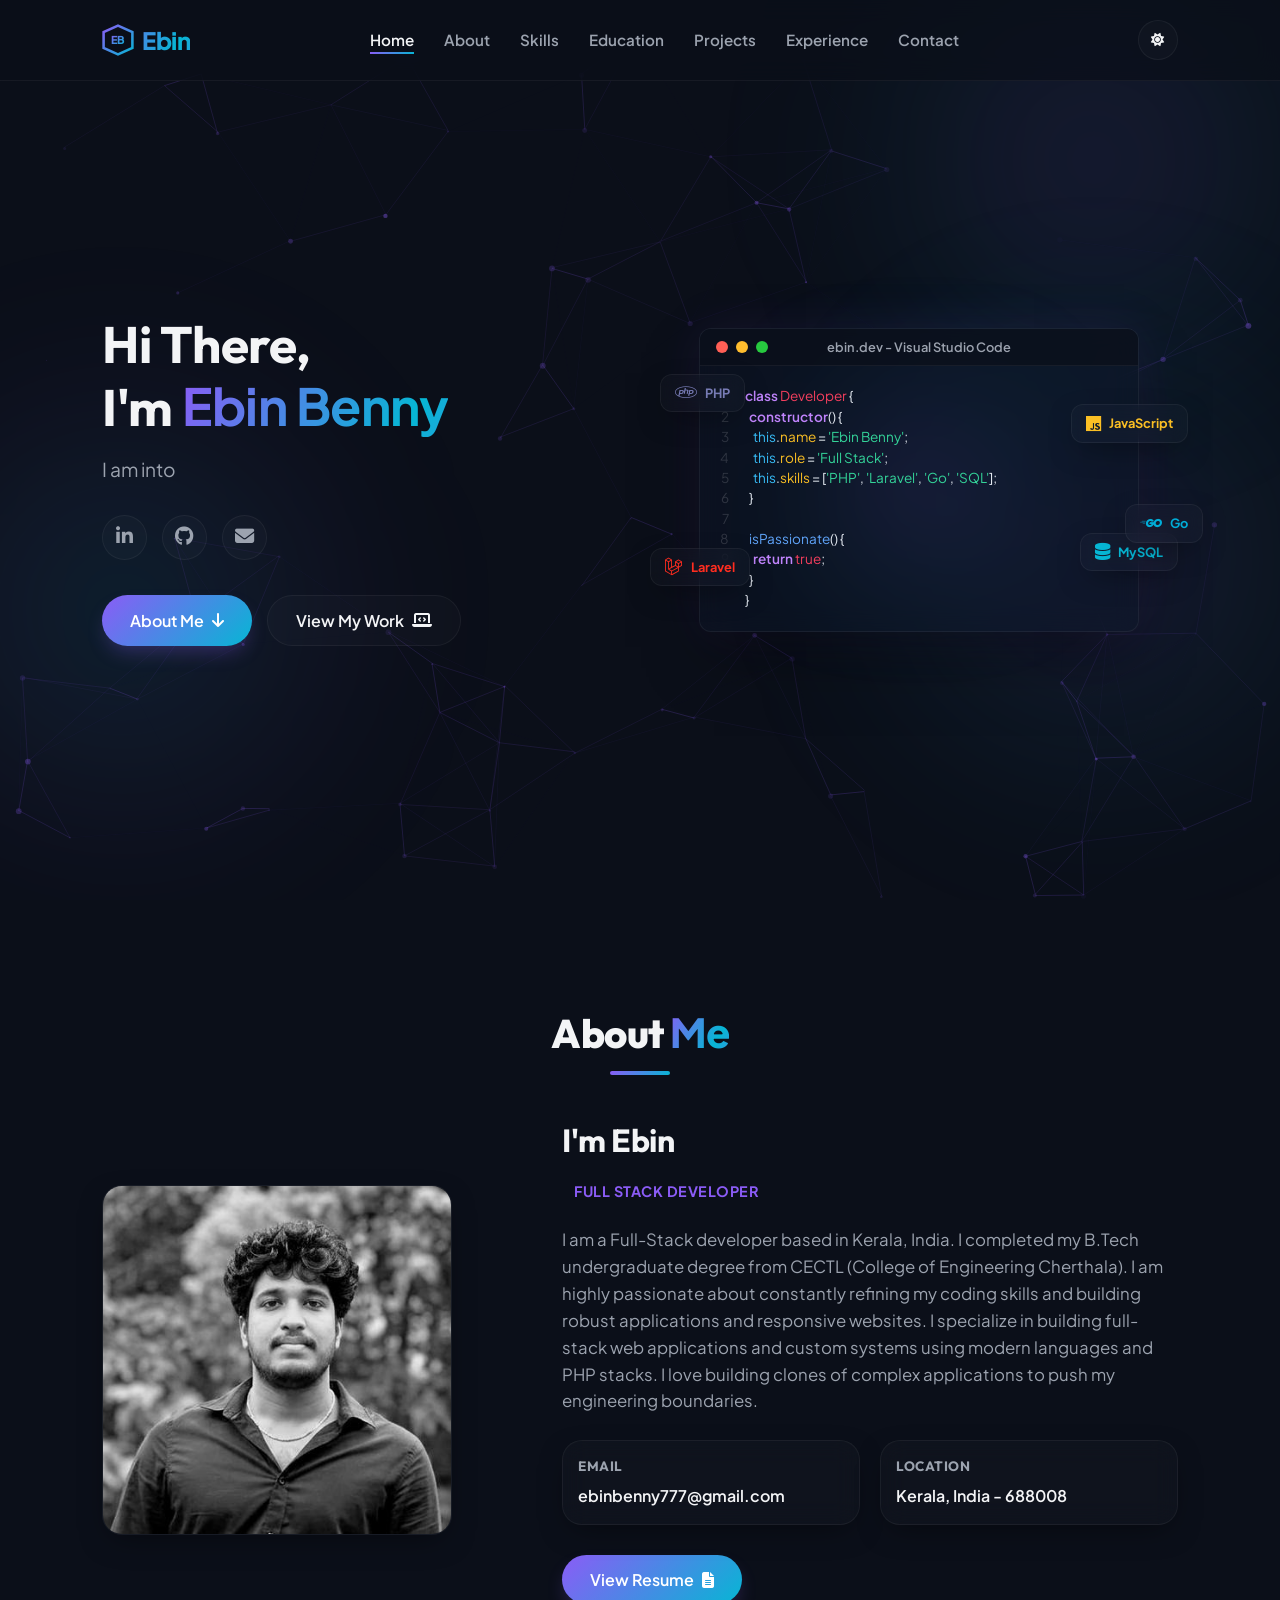
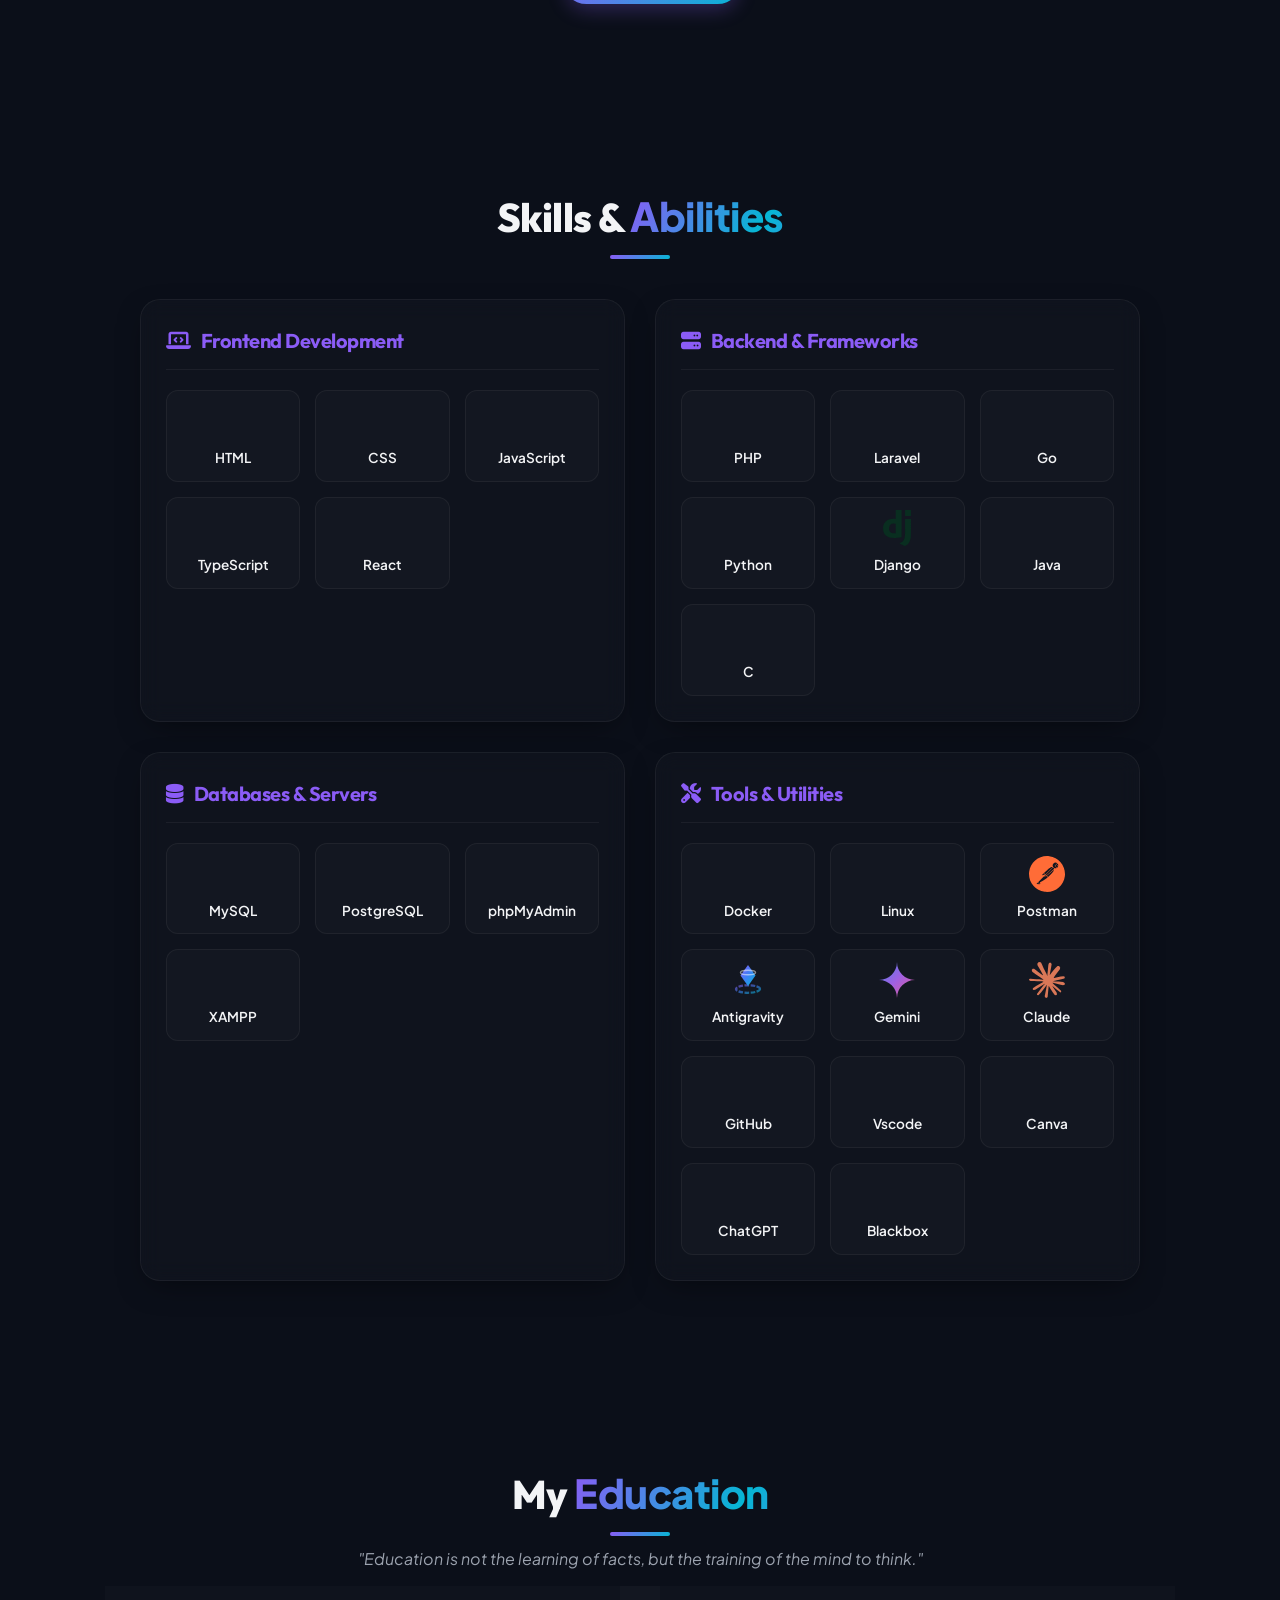
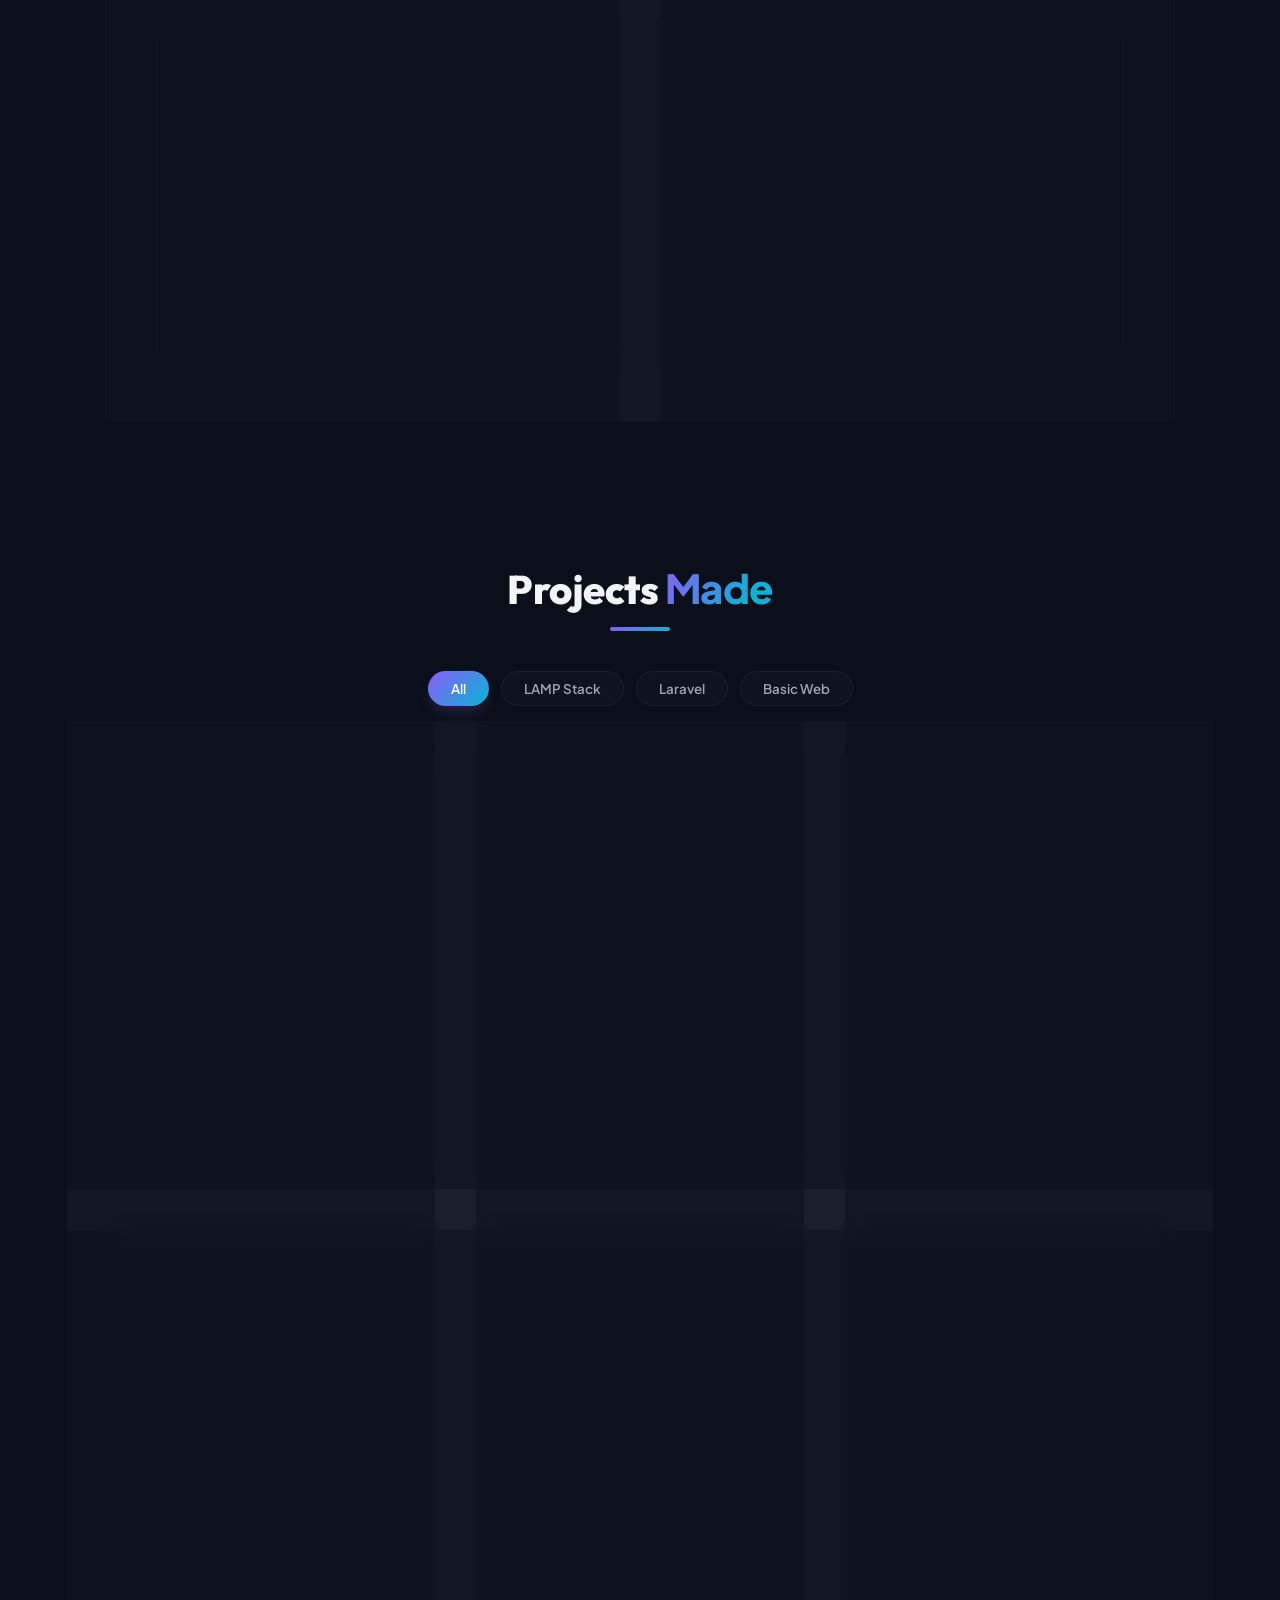
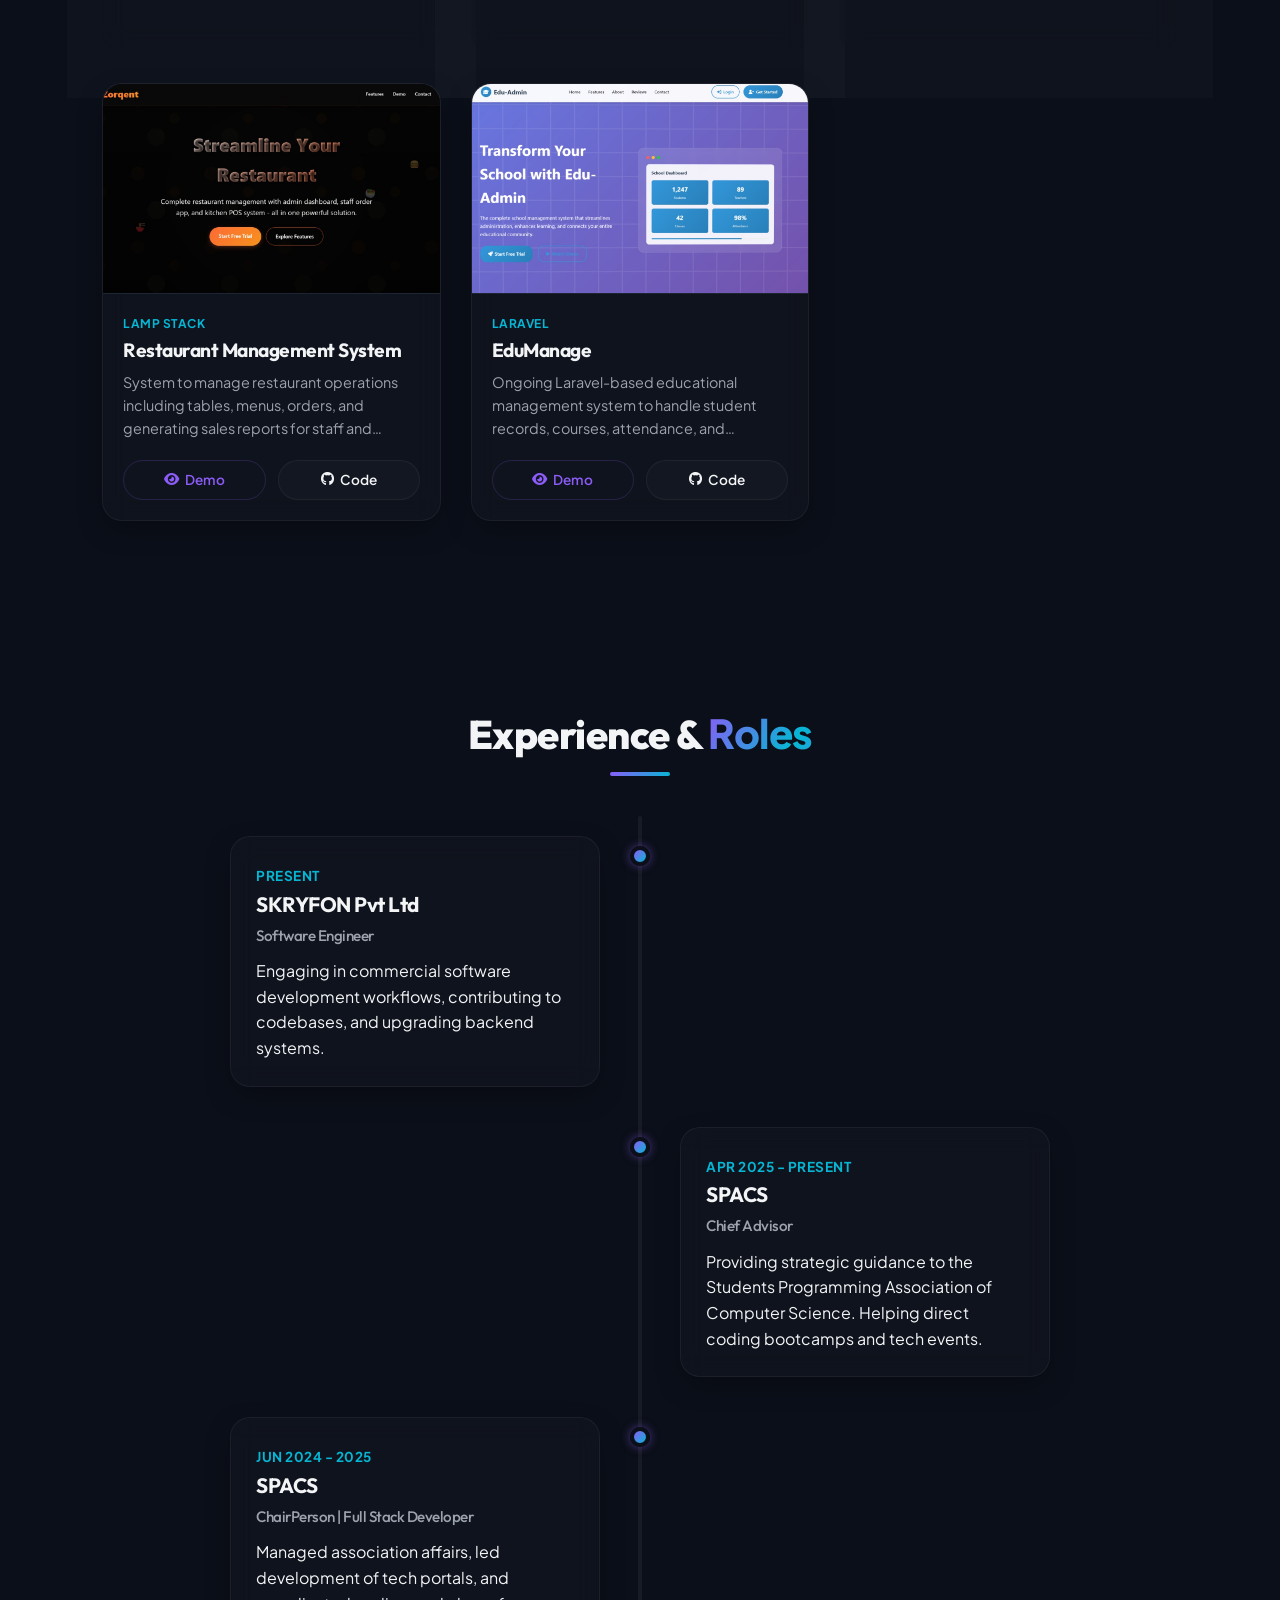
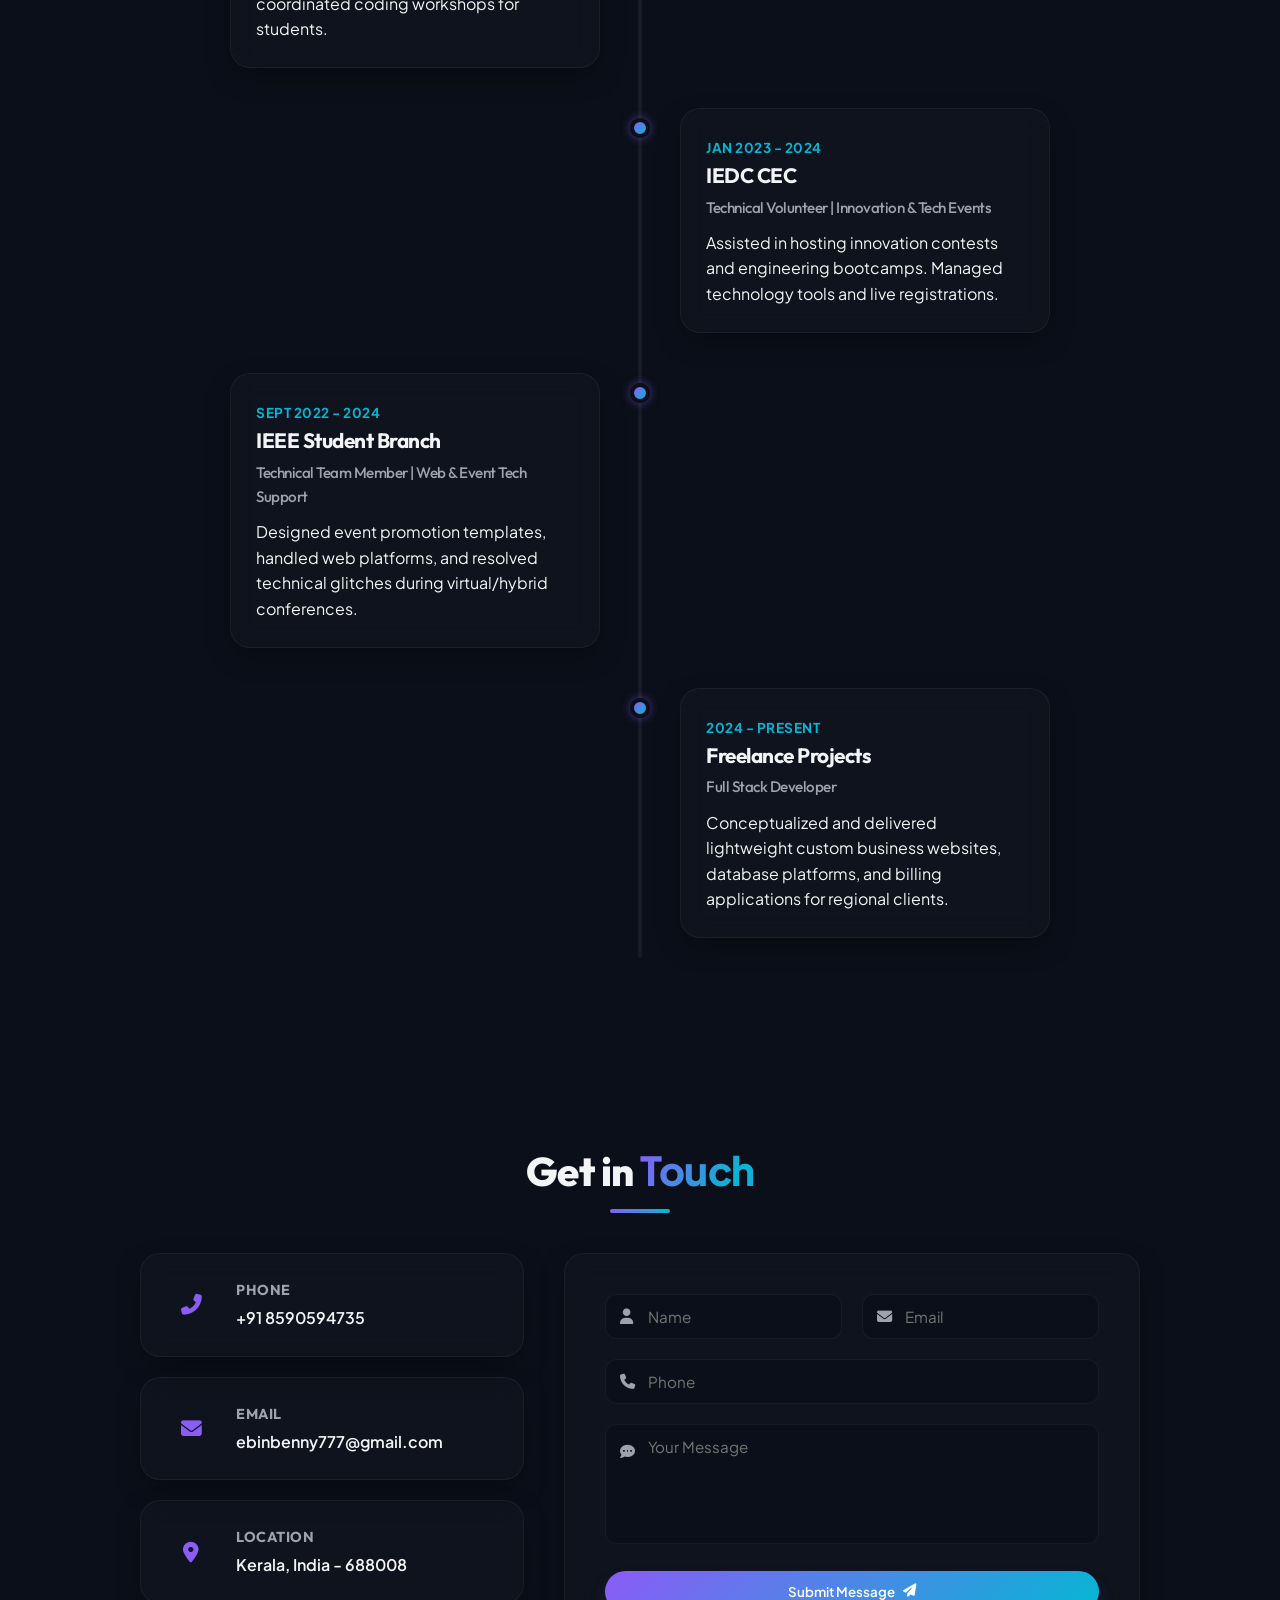
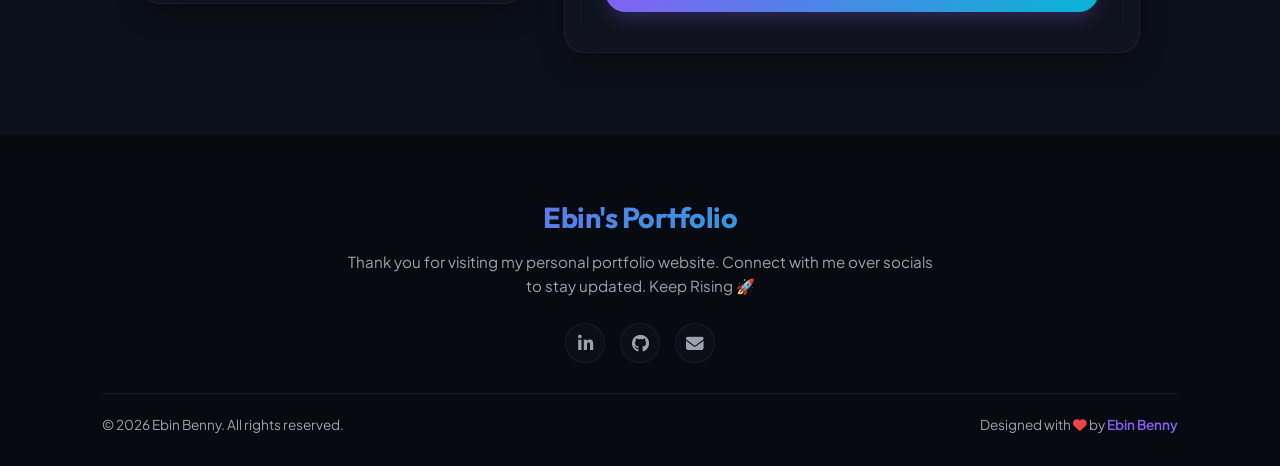
==== index.html @ 3f1f69f3 "Initial commit: Responsive glassmorphic developer portfolio with custom categorized skills and inter" ====
<!DOCTYPE html>
<html lang="en">
<head>
    <meta charset="UTF-8">
    <meta http-equiv="X-UA-Compatible" content="IE=edge">
    <meta name="viewport" content="width=device-width, initial-scale=1.0">
    
    <!-- SEO Optimization -->
    <title>Ebin Benny | Full Stack Developer Portfolio</title>
    <meta name="description" content="Welcome to Ebin Benny's professional portfolio. Full-Stack Web Developer based in Kerala, India. Passionate about backend development, PHP, Laravel, and building responsive web clones.">
    <meta name="keywords" content="Ebin Benny, Ebin Benny portfolio, Full Stack Developer, PHP Developer, Laravel Developer, Web Developer Kerala, Cherthala, Software Engineer, Web Designer">
    <meta name="author" content="Ebin Benny">
    
    <!-- Open Graph Metadata -->
    <meta property="og:title" content="Ebin Benny | Full Stack Developer Portfolio">
    <meta property="og:description" content="Explore my projects, skills, education, and professional experience in Full-Stack web development.">
    <meta property="og:type" content="website">
    <meta property="og:url" content="https://ebinzzz.github.io/portfolio/">
    
    <!-- Favicon -->
    <link id="favicon" rel="shortcut icon" href="./assets/images/favicon.png" type="image/x-png">
    
    <!-- Font Awesome (Icons) -->
    <link rel="stylesheet" href="https://cdnjs.cloudflare.com/ajax/libs/font-awesome/6.4.0/css/all.min.css" integrity="sha512-iecdLmaskl7CVkqkXNQ/ZH/XLlvWZOJyj7Yy7tcenmpD1ypASozpmT/E0iPtmFIB46ZmdtAc9eNBvH0H/ZpiBw==" crossorigin="anonymous" referrerpolicy="no-referrer">
    
    <!-- Custom CSS -->
    <link rel="stylesheet" href="./assets/css/style.css">
</head>
<body>

    <!-- Animated Background Blobs -->
    <div class="blob-container">
        <div class="blob"></div>
        <div class="blob"></div>
        <div class="blob"></div>
    </div>

    <!-- Header / Navbar Starts -->
    <header>
        <a href="#home" class="logo">
            <svg class="logo-icon" viewBox="0 0 100 100" width="32" height="32" xmlns="http://www.w3.org/2000/svg">
                <polygon points="50,5 95,25 95,75 50,95 5,75 5,25" fill="none" stroke="url(#logo-grad)" stroke-width="8" />
                <text x="50" y="62" font-family="'Outfit', 'Inter', sans-serif" font-weight="900" font-size="34" fill="url(#logo-grad)" text-anchor="middle">EB</text>
                <defs>
                    <linearGradient id="logo-grad" x1="0%" y1="0%" x2="100%" y2="100%">
                        <stop offset="0%" stop-color="var(--primary)" />
                        <stop offset="100%" stop-color="var(--secondary)" />
                    </linearGradient>
                </defs>
            </svg>
            Ebin
        </a>

        <div id="menu-btn" class="fas fa-bars"></div>
        
        <nav class="navbar">
            <ul>
                <li><a class="active" href="#home">Home</a></li>
                <li><a href="#about">About</a></li>
                <li><a href="#skills">Skills</a></li>
                <li><a href="#education">Education</a></li>
                <li><a href="#work">Projects</a></li>
                <li><a href="#experience">Experience</a></li>
                <li><a href="#contact">Contact</a></li>
            </ul>
        </nav>

        <div class="nav-actions">
            <button id="theme-toggle" class="theme-toggle-btn" aria-label="Toggle Theme">
                <i class="fas fa-sun"></i>
            </button>
        </div>
    </header>
    <!-- Header / Navbar Ends -->

    <!-- Hero Section Starts -->
    <section class="home" id="home">
        <!-- particles.js background -->
        <div id="particles-js" style="position: absolute; width: 100%; height: 100%; top: 0; left: 0; z-index: 0; pointer-events: none;"></div>

        <div class="home-content" style="position: relative; z-index: 1;">
            <h2>Hi There,<br> I'm <span>Ebin Benny</span></h2>
            <p>I am into <span class="typing-text"></span></p>
            
            <div class="social-icons-hero">
                <a class="linkedin" aria-label="LinkedIn" href="https://www.linkedin.com/in/ebin-benny-477901228/" target="_blank">
                    <i class="fab fa-linkedin-in"></i>
                </a>
                <a class="github" aria-label="GitHub" href="https://github.com/ebinzzz" target="_blank">
                    <i class="fab fa-github"></i>
                </a>
                <a class="email" aria-label="Email" href="mailto:ebinbenny777@gmail.com">
                    <i class="fas fa-envelope"></i>
                </a>
            </div>

            <div class="home-btns">
                <a href="#about" class="btn btn-primary">
                    About Me <i class="fas fa-arrow-down"></i>
                </a>
                <a href="#work" class="btn btn-secondary">
                    View My Work <i class="fas fa-laptop-code"></i>
                </a>
            </div>
        </div>

        <div class="home-image-container">
            <!-- Floating Tech Badges -->
            <div class="floating-badge badge-php"><i class="fab fa-php"></i> PHP</div>
            <div class="floating-badge badge-laravel"><i class="fab fa-laravel"></i> Laravel</div>
            <div class="floating-badge badge-js"><i class="fab fa-js"></i> JavaScript</div>
            <div class="floating-badge badge-sql"><i class="fas fa-database"></i> MySQL</div>
            <div class="floating-badge badge-go"><i class="fab fa-golang"></i> Go</div>

            <!-- VS Code Mockup Window -->
            <div class="code-window glass-card">
                <div class="window-header">
                    <div class="action-buttons">
                        <span class="dot close"></span>
                        <span class="dot minimize"></span>
                        <span class="dot expand"></span>
                    </div>
                    <div class="window-title">ebin.dev - Visual Studio Code</div>
                </div>
                <div class="window-body">
                    <div class="line-numbers">
                        <span>1</span><span>2</span><span>3</span><span>4</span><span>5</span><span>6</span><span>7</span><span>8</span><span>9</span>
                    </div>
                    <pre class="code-content"><code><span class="keyword">class</span> <span class="class-name">Developer</span> {
  <span class="keyword">constructor</span>() {
    <span class="variable">this</span>.<span class="property">name</span> = <span class="string">'Ebin Benny'</span>;
    <span class="variable">this</span>.<span class="property">role</span> = <span class="string">'Full Stack'</span>;
    <span class="variable">this</span>.<span class="property">skills</span> = [<span class="string">'PHP'</span>, <span class="string">'Laravel'</span>, <span class="string">'Go'</span>, <span class="string">'SQL'</span>];
  }
  
  <span class="function-name">isPassionate</span>() {
    <span class="keyword">return</span> <span class="constant">true</span>;
  }
}</code></pre>
                </div>
            </div>
        </div>
    </section>
    <!-- Hero Section Ends -->

    <!-- About Section Starts -->
    <section class="about" id="about">
        <h2 class="section-title">About <span>Me</span></h2>
        
        <div class="about-grid">
            <div class="about-img">
                <img draggable="false" src="./assets/images/profile2.jpg" alt="Ebin Benny Profile Picture">
            </div>
            
            <div class="about-info">
                <h3>I'm Ebin</h3>
                <span class="about-tag">Full Stack Developer</span>
                
                <p>
                    I am a Full-Stack developer based in Kerala, India. I completed my B.Tech undergraduate degree from CECTL (College of Engineering Cherthala). 
                    I am highly passionate about constantly refining my coding skills and building robust applications and responsive websites.
                    I specialize in building full-stack web applications and custom systems using modern languages and PHP stacks. I love building clones of complex applications to push my engineering boundaries.
                </p>
                
                <div class="info-box-grid">
                    <div class="info-item glass-card">
                        <h4>Email</h4>
                        <p>ebinbenny777@gmail.com</p>
                    </div>
                    <div class="info-item glass-card">
                        <h4>Location</h4>
                        <p>Kerala, India - 688008</p>
                    </div>
                </div>
                
                <div style="margin-top: 10px;">
                    <a href="https://drive.google.com/file/d/1tqN4ntk8xvpFqJc8pXW06iJI_iy7PP3p/view?usp=sharing" target="_blank" class="btn btn-primary">
                        View Resume <i class="fas fa-file-alt"></i>
                    </a>
                </div>
            </div>
        </div>
    </section>
    <!-- About Section Ends -->

    <!-- Skills Section Starts -->
    <section class="skills" id="skills">
        <h2 class="section-title">Skills & <span>Abilities</span></h2>
        
        <!-- Displayed dynamically from skills.json -->
        <div class="skills-grid" id="skillsContainer">
            <!-- Loading state placeholder -->
            <div style="grid-column: 1/-1; text-align: center; color: var(--text-muted);">Loading skills...</div>
        </div>
    </section>
    <!-- Skills Section Ends -->

    <!-- Education Section Starts -->
    <section class="education" id="education">
        <h2 class="section-title">My <span>Education</span></h2>
        <p style="text-align: center; max-width: 600px; margin: -30px auto 40px; color: var(--text-muted); font-style: italic;">
            "Education is not the learning of facts, but the training of the mind to think."
        </p>

        <div class="education-grid">
            <!-- College Card -->
            <div class="edu-card glass-card">
                <div class="edu-img-wrapper">
                    <img draggable="false" src="./assets/images/educat/college1.jpg" alt="College of Engineering Cherthala">
                </div>
                <div class="edu-info">
                    <span class="edu-date">2021 - 2025 | Completed</span>
                    <h3>Bachelor of Technology in Computer Science and Engineering</h3>
                    <p>College of Engineering Cherthala | CEC</p>
                </div>
            </div>

            <!-- School Card -->
            <div class="edu-card glass-card">
                <div class="edu-img-wrapper">
                    <img draggable="false" src="./assets/images/educat/school1.jpg" alt="Leo XIII HSS Alappuzha">
                </div>
                <div class="edu-info">
                    <span class="edu-date">2019 - 2021 | Completed</span>
                    <h3>HSC Science | Computer Science</h3>
                    <p>Leo XIII HSS Alappuzha | Kerala State Board</p>
                </div>
            </div>
        </div>
    </section>
    <!-- Education Section Ends -->

    <!-- Projects Section Starts -->
    <section class="work" id="work">
        <h2 class="section-title">Projects <span>Made</span></h2>
        
        <!-- Category filters -->
        <div class="projects-filter">
            <button class="filter-btn active" data-filter="all">All</button>
            <button class="filter-btn" data-filter="lamp">LAMP Stack</button>
            <button class="filter-btn" data-filter="laravel">Laravel</button>
            <button class="filter-btn" data-filter="basicweb">Basic Web</button>
        </div>

        <!-- Rendered dynamically from projects/projects.json -->
        <div class="projects-grid" id="projectsContainer">
            <div style="grid-column: 1/-1; text-align: center; color: var(--text-muted);">Loading projects...</div>
        </div>
    </section>
    <!-- Projects Section Ends -->

    <!-- Experience Section Starts -->
    <section class="experience" id="experience">
        <h2 class="section-title">Experience & <span>Roles</span></h2>
        
        <div class="timeline">
            <!-- SKRYFON -->
            <div class="timeline-item">
                <div class="timeline-dot"></div>
                <div class="timeline-card glass-card">
                    <span class="timeline-date">Present</span>
                    <h3>SKRYFON Pvt Ltd</h3>
                    <h4>Software Engineer</h4>
                    <p>Engaging in commercial software development workflows, contributing to codebases, and upgrading backend systems.</p>
                </div>
            </div>

            <!-- SPACS Advisor -->
            <div class="timeline-item">
                <div class="timeline-dot"></div>
                <div class="timeline-card glass-card">
                    <span class="timeline-date">Apr 2025 - Present</span>
                    <h3>SPACS</h3>
                    <h4>Chief Advisor</h4>
                    <p>Providing strategic guidance to the Students Programming Association of Computer Science. Helping direct coding bootcamps and tech events.</p>
                </div>
            </div>

            <!-- SPACS Chairperson -->
            <div class="timeline-item">
                <div class="timeline-dot"></div>
                <div class="timeline-card glass-card">
                    <span class="timeline-date">Jun 2024 - 2025</span>
                    <h3>SPACS</h3>
                    <h4>ChairPerson | Full Stack Developer</h4>
                    <p>Managed association affairs, led development of tech portals, and coordinated coding workshops for students.</p>
                </div>
            </div>

            <!-- IEDC CEC -->
            <div class="timeline-item">
                <div class="timeline-dot"></div>
                <div class="timeline-card glass-card">
                    <span class="timeline-date">Jan 2023 - 2024</span>
                    <h3>IEDC CEC</h3>
                    <h4>Technical Volunteer | Innovation & Tech Events</h4>
                    <p>Assisted in hosting innovation contests and engineering bootcamps. Managed technology tools and live registrations.</p>
                </div>
            </div>

            <!-- IEEE Student Branch -->
            <div class="timeline-item">
                <div class="timeline-dot"></div>
                <div class="timeline-card glass-card">
                    <span class="timeline-date">Sept 2022 - 2024</span>
                    <h3>IEEE Student Branch</h3>
                    <h4>Technical Team Member | Web & Event Tech Support</h4>
                    <p>Designed event promotion templates, handled web platforms, and resolved technical glitches during virtual/hybrid conferences.</p>
                </div>
            </div>

            <!-- Freelance -->
            <div class="timeline-item">
                <div class="timeline-dot"></div>
                <div class="timeline-card glass-card">
                    <span class="timeline-date">2024 - Present</span>
                    <h3>Freelance Projects</h3>
                    <h4>Full Stack Developer</h4>
                    <p>Conceptualized and delivered lightweight custom business websites, database platforms, and billing applications for regional clients.</p>
                </div>
            </div>
        </div>
    </section>
    <!-- Experience Section Ends -->

    <!-- Contact Section Starts -->
    <section class="contact" id="contact">
        <h2 class="section-title">Get in <span>Touch</span></h2>
        
        <div class="contact-grid">
            <div class="contact-info-cards">
                <div class="contact-card glass-card">
                    <div class="contact-icon">
                        <i class="fas fa-phone-alt"></i>
                    </div>
                    <div class="contact-details">
                        <h4>Phone</h4>
                        <p>+91 8590594735</p>
                    </div>
                </div>

                <div class="contact-card glass-card">
                    <div class="contact-icon">
                        <i class="fas fa-envelope"></i>
                    </div>
                    <div class="contact-details">
                        <h4>Email</h4>
                        <p>ebinbenny777@gmail.com</p>
                    </div>
                </div>

                <div class="contact-card glass-card">
                    <div class="contact-icon">
                        <i class="fas fa-map-marker-alt"></i>
                    </div>
                    <div class="contact-details">
                        <h4>Location</h4>
                        <p>Kerala, India - 688008</p>
                    </div>
                </div>
            </div>

            <div class="contact-form-wrapper glass-card">
                <form id="contact-form" class="contact-form">
                    <div class="form-group-row">
                        <div class="form-field">
                            <input type="text" name="name" placeholder="Name" required>
                            <i class="fas fa-user"></i>
                        </div>
                        <div class="form-field">
                            <input type="email" name="email" placeholder="Email" required>
                            <i class="fas fa-envelope"></i>
                        </div>
                    </div>
                    <div class="form-field">
                        <input type="tel" name="phone" placeholder="Phone">
                        <i class="fas fa-phone"></i>
                    </div>
                    <div class="form-field textarea">
                        <textarea name="message" placeholder="Your Message" required></textarea>
                        <i class="fas fa-comment-dots"></i>
                    </div>
                    <button type="submit" class="btn btn-primary" style="justify-content: center; width: 100%;">
                        Submit Message <i class="fa fa-paper-plane"></i>
                    </button>
                </form>
            </div>
        </div>
    </section>
    <!-- Contact Section Ends -->

    <!-- Footer Section Starts -->
    <footer class="footer">
        <div class="footer-content">
            <h3>Ebin's Portfolio</h3>
            <p>
                Thank you for visiting my personal portfolio website. Connect with me over socials to stay updated. Keep Rising 🚀
            </p>
            <div class="social-icons-footer">
                <a href="https://www.linkedin.com/in/ebin-benny-477901228/" target="_blank" aria-label="LinkedIn"><i class="fab fa-linkedin-in"></i></a>
                <a href="https://github.com/ebinzzz" target="_blank" aria-label="GitHub"><i class="fab fa-github"></i></a>
                <a href="mailto:ebinbenny777@gmail.com" aria-label="Email"><i class="fas fa-envelope"></i></a>
            </div>
        </div>
        
        <div class="footer-bottom">
            <p>&copy; 2026 Ebin Benny. All rights reserved.</p>
            <p>Designed with <i class="fa fa-heart" style="color: #ef4444; animation: beat 1.5s infinite alternate;"></i> by <a href="https://www.linkedin.com/in/ebin-benny-477901228/" target="_blank">Ebin Benny</a></p>
        </div>
    </footer>
    <!-- Footer Section Ends -->

    <!-- Scroll Top Button -->
    <a href="#home" id="scroll-top" aria-label="Scroll to top">
        <i class="fas fa-angle-up"></i>
    </a>

    <!-- Key Scripts -->
    <!-- Typed.js CDN -->
    <script src="https://cdnjs.cloudflare.com/ajax/libs/typed.js/2.0.12/typed.min.js" referrerpolicy="no-referrer"></script>
    
    <!-- Particles.js Local Asset -->
    <script src="./assets/js/particles.min.js"></script>
    <script src="./assets/js/app.js"></script>

    <!-- Vanilla Tilt CDN (3D Card Tilt) -->
    <script src="https://cdnjs.cloudflare.com/ajax/libs/vanilla-tilt/1.8.0/vanilla-tilt.min.js" referrerpolicy="no-referrer"></script>

    <!-- ScrollReveal CDN (Scroll Animations) -->
    <script src="https://cdnjs.cloudflare.com/ajax/libs/scrollreveal/4.0.9/scrollreveal.min.js"></script>

    <!-- EmailJS CDN -->
    <script src="https://cdn.jsdelivr.net/npm/@emailjs/browser@3/dist/email.min.js"></script>

    <!-- Custom Logic Script -->
    <script src="./assets/js/script.js"></script>

    <style>
        @keyframes beat {
            to { transform: scale(1.2); }
        }
    </style>
</body>
</html>
---- assets/css/style.css ----
@import url('https://fonts.googleapis.com/css2?family=Outfit:wght@300;400;500;600;700;800&family=Plus+Jakarta+Sans:wght@300;400;500;600;700;800&display=swap');

:root {
  --bg-color: #0b0f19;
  --card-bg: rgba(255, 255, 255, 0.02);
  --card-border: rgba(255, 255, 255, 0.05);
  --text-main: #f3f4f6;
  --text-muted: #9ca3af;
  --primary: #8b5cf6;
  --primary-rgb: 139, 92, 246;
  --secondary: #06b6d4;
  --secondary-rgb: 6, 182, 212;
  --accent: #10b981;
  --nav-bg: rgba(11, 15, 25, 0.7);
  --footer-bg: #070a10;
  --transition: all 0.3s cubic-bezier(0.4, 0, 0.2, 1);
  --shadow: 0 10px 30px -10px rgba(0, 0, 0, 0.5);
  --border-radius-lg: 20px;
  --border-radius-md: 12px;
  --border-radius-sm: 8px;
}

body.light-mode {
  --bg-color: #f8fafc;
  --card-bg: rgba(255, 255, 255, 0.7);
  --card-border: rgba(15, 23, 42, 0.06);
  --text-main: #0f172a;
  --text-muted: #475569;
  --primary: #6d28d9;
  --primary-rgb: 109, 40, 217;
  --secondary: #0891b2;
  --secondary-rgb: 8, 145, 178;
  --accent: #059669;
  --nav-bg: rgba(248, 250, 252, 0.75);
  --footer-bg: #f1f5f9;
  --shadow: 0 10px 30px -10px rgba(15, 23, 42, 0.1);
}

* {
  margin: 0;
  padding: 0;
  box-sizing: border-box;
  font-family: 'Plus Jakarta Sans', sans-serif;
  scroll-behavior: smooth;
}

body {
  background-color: var(--bg-color);
  color: var(--text-main);
  transition: background-color 0.4s ease, color 0.4s ease;
  overflow-x: hidden;
  line-height: 1.6;
}

/* Custom Scrollbar */
::-webkit-scrollbar {
  width: 8px;
}
::-webkit-scrollbar-track {
  background: var(--bg-color);
}
::-webkit-scrollbar-thumb {
  background: var(--card-border);
  border-radius: 10px;
}
::-webkit-scrollbar-thumb:hover {
  background: var(--primary);
}

/* Background Blobs */
.blob-container {
  position: absolute;
  top: 0;
  left: 0;
  width: 100%;
  height: 100%;
  overflow: hidden;
  z-index: -1;
  pointer-events: none;
}

.blob {
  position: absolute;
  width: 500px;
  height: 500px;
  background: radial-gradient(circle, rgba(var(--primary-rgb), 0.15) 0%, rgba(var(--secondary-rgb), 0.05) 50%, rgba(0,0,0,0) 100%);
  border-radius: 50%;
  filter: blur(80px);
  animation: float-blob 20s infinite alternate;
}

.blob:nth-child(1) {
  top: -10%;
  right: -5%;
}

.blob:nth-child(2) {
  top: 40%;
  left: -10%;
  background: radial-gradient(circle, rgba(var(--secondary-rgb), 0.15) 0%, rgba(var(--primary-rgb), 0.05) 50%, rgba(0,0,0,0) 100%);
  animation-duration: 25s;
}

.blob:nth-child(3) {
  bottom: 10%;
  right: -5%;
  animation-duration: 18s;
}

@keyframes float-blob {
  0% {
    transform: translate(0px, 0px) scale(1) rotate(0deg);
  }
  33% {
    transform: translate(40px, -60px) scale(1.12) rotate(120deg);
  }
  66% {
    transform: translate(-30px, 30px) scale(0.9) rotate(240deg);
  }
  100% {
    transform: translate(0px, 0px) scale(1) rotate(360deg);
  }
}

@keyframes gradient-shift {
  0% { background-position: 0% 50%; }
  50% { background-position: 100% 50%; }
  100% { background-position: 0% 50%; }
}

.logo, .section-title span, .home-content h2 span {
  background: linear-gradient(120deg, var(--primary) 0%, var(--secondary) 45%, var(--primary) 90%, var(--secondary) 100%) !important;
  background-size: 200% auto !important;
  -webkit-background-clip: text !important;
  background-clip: text !important;
  -webkit-text-fill-color: transparent !important;
  animation: gradient-shift 5s ease infinite !important;
}

/* Base styles & Utility Classes */
h1, h2, h3, h4, h5, h6 {
  font-family: 'Outfit', sans-serif;
  font-weight: 700;
  letter-spacing: -0.5px;
}

a {
  text-decoration: none;
  color: inherit;
  transition: var(--transition);
}

section {
  padding: 100px 8% 80px;
  position: relative;
}

.section-title {
  font-size: 2.5rem;
  margin-bottom: 50px;
  text-align: center;
  position: relative;
  font-weight: 800;
}

.section-title span {
  background: linear-gradient(135deg, var(--primary) 0%, var(--secondary) 100%);
  -webkit-background-clip: text;
  background-clip: text;
  -webkit-text-fill-color: transparent;
}

.section-title::after {
  content: '';
  position: absolute;
  bottom: -10px;
  left: 50%;
  transform: translateX(-50%);
  width: 60px;
  height: 4px;
  background: linear-gradient(135deg, var(--primary) 0%, var(--secondary) 100%);
  border-radius: 2px;
}

/* Glassmorphism Card base */
.glass-card {
  position: relative;
  overflow: hidden;
  background: var(--card-bg);
  border: 1px solid var(--card-border);
  backdrop-filter: blur(12px);
  -webkit-backdrop-filter: blur(12px);
  border-radius: var(--border-radius-lg);
  box-shadow: var(--shadow);
  transition: var(--transition);
}

.glass-card::before {
  content: '';
  position: absolute;
  top: var(--glass-top, 0);
  left: var(--glass-left, 0);
  width: 100%;
  height: 100%;
  top: 0;
  left: 0;
  border-radius: inherit;
  background: radial-gradient(
    300px circle at var(--mouse-x, 0px) var(--mouse-y, 0px),
    rgba(var(--primary-rgb), 0.12),
    transparent 60%
  );
  z-index: 1;
  pointer-events: none;
  opacity: 0;
  transition: opacity 0.4s ease;
}

.glass-card:hover::before {
  opacity: 1;
}

.glass-card:hover {
  transform: translateY(-5px);
  border-color: rgba(var(--primary-rgb), 0.35);
  box-shadow: 0 20px 40px -15px rgba(var(--primary-rgb), 0.25);
}

/* Header & Navbar */
header {
  position: fixed;
  top: 0;
  left: 0;
  width: 100%;
  padding: 20px 8%;
  display: flex;
  justify-content: space-between;
  align-items: center;
  z-index: 1000;
  background: var(--nav-bg);
  backdrop-filter: blur(12px);
  -webkit-backdrop-filter: blur(12px);
  border-bottom: 1px solid var(--card-border);
  transition: var(--transition);
}

header.scrolled {
  padding: 15px 8%;
}

.logo {
  font-size: 1.5rem;
  font-weight: 800;
  display: flex;
  align-items: center;
  gap: 8px;
  letter-spacing: -0.5px;
  background: linear-gradient(135deg, var(--primary) 0%, var(--secondary) 100%);
  -webkit-background-clip: text;
  background-clip: text;
  -webkit-text-fill-color: transparent;
}

.logo i {
  -webkit-text-fill-color: initial;
  color: var(--primary);
  font-size: 1.8rem;
}

.logo-icon {
  -webkit-text-fill-color: initial;
  transition: var(--transition);
}

.logo:hover .logo-icon {
  transform: scale(1.1) rotate(8deg);
}

.navbar ul {
  display: flex;
  list-style: none;
  gap: 30px;
  align-items: center;
}

.navbar ul li a {
  font-weight: 600;
  font-size: 0.95rem;
  color: var(--text-muted);
  position: relative;
  padding: 5px 0;
}

.navbar ul li a:hover,
.navbar ul li a.active {
  color: var(--text-main);
}

.navbar ul li a::after {
  content: '';
  position: absolute;
  bottom: 0;
  left: 0;
  width: 0;
  height: 2px;
  background: linear-gradient(135deg, var(--primary) 0%, var(--secondary) 100%);
  transition: var(--transition);
}

.navbar ul li a:hover::after,
.navbar ul li a.active::after {
  width: 100%;
}

.nav-actions {
  display: flex;
  align-items: center;
  gap: 20px;
}

.theme-toggle-btn {
  background: var(--card-bg);
  border: 1px solid var(--card-border);
  width: 40px;
  height: 40px;
  border-radius: 50%;
  display: flex;
  align-items: center;
  justify-content: center;
  cursor: pointer;
  color: var(--text-main);
  transition: var(--transition);
}

.theme-toggle-btn:hover {
  background: var(--primary-glow);
  border-color: var(--primary);
  color: var(--primary);
}

#menu-btn {
  display: none;
  font-size: 1.5rem;
  cursor: pointer;
  color: var(--text-main);
}

/* Button Component */
.btn {
  display: inline-flex;
  align-items: center;
  gap: 8px;
  padding: 12px 28px;
  border-radius: 30px;
  font-weight: 600;
  cursor: pointer;
  transition: var(--transition);
  border: none;
}

.btn-primary {
  background: linear-gradient(135deg, var(--primary) 0%, var(--secondary) 100%);
  color: white;
  box-shadow: 0 10px 20px -5px rgba(var(--primary-rgb), 0.3);
}

.btn-primary:hover {
  transform: translateY(-3px);
  box-shadow: 0 15px 25px -5px rgba(var(--primary-rgb), 0.4);
}

.btn-secondary {
  background: var(--card-bg);
  border: 1px solid var(--card-border);
  color: var(--text-main);
}

.btn-secondary:hover {
  background: var(--card-border);
  transform: translateY(-3px);
}

/* Home Section */
.home {
  display: flex;
  align-items: center;
  justify-content: space-between;
  min-height: 100vh;
  gap: 40px;
  padding-top: 140px;
}

.home-content {
  flex: 1;
  max-width: 600px;
}

.home-content h2 {
  font-size: 3.2rem;
  line-height: 1.2;
  margin-bottom: 15px;
}

.home-content h2 span {
  background: linear-gradient(135deg, var(--primary) 0%, var(--secondary) 100%);
  -webkit-background-clip: text;
  background-clip: text;
  -webkit-text-fill-color: transparent;
}

.home-content p {
  font-size: 1.2rem;
  color: var(--text-muted);
  margin-bottom: 30px;
}

.typing-text {
  font-weight: 700;
  color: var(--secondary);
}

.social-icons-hero {
  display: flex;
  gap: 15px;
  margin-bottom: 35px;
}

.social-icons-hero a {
  display: flex;
  align-items: center;
  justify-content: center;
  width: 45px;
  height: 45px;
  border-radius: 50%;
  background: var(--card-bg);
  border: 1px solid var(--card-border);
  color: var(--text-muted);
  font-size: 1.2rem;
}

.social-icons-hero a:hover {
  color: var(--text-main);
  background: linear-gradient(135deg, var(--primary) 0%, var(--secondary) 100%);
  transform: translateY(-5px);
  box-shadow: 0 10px 20px -5px rgba(var(--primary-rgb), 0.3);
  border-color: transparent;
}

.home-btns {
  display: flex;
  gap: 15px;
}

.home-image-container {
  flex: 1;
  display: flex;
  justify-content: center;
  align-items: center;
  position: relative;
}

/* Accent glowing backdrop behind character */
.home-image-container::before {
  content: '';
  position: absolute;
  width: 280px;
  height: 280px;
  background: radial-gradient(circle, rgba(var(--primary-rgb), 0.2) 0%, rgba(var(--secondary-rgb), 0.05) 60%, transparent 100%);
  filter: blur(40px);
  z-index: 0;
  pointer-events: none;
}

/* Code Window Styling */
.code-window {
  width: 100%;
  max-width: 440px;
  background: rgba(15, 23, 42, 0.45);
  border: 1px solid rgba(255, 255, 255, 0.06);
  border-radius: 12px;
  box-shadow: 0 30px 60px -15px rgba(0, 0, 0, 0.5), 0 0 50px rgba(var(--primary-rgb), 0.1);
  overflow: hidden;
  font-family: 'Courier New', Courier, monospace;
  animation: float-hero-img 6s ease-in-out infinite;
  z-index: 1;
}

body.light-mode .code-window {
  background: rgba(255, 255, 255, 0.85);
  border-color: rgba(15, 23, 42, 0.08);
  box-shadow: 0 30px 60px -15px rgba(15, 23, 42, 0.1), 0 0 50px rgba(var(--primary-rgb), 0.05);
}

.window-header {
  display: flex;
  align-items: center;
  padding: 12px 16px;
  background: rgba(11, 15, 25, 0.7);
  border-bottom: 1px solid rgba(255, 255, 255, 0.05);
  position: relative;
}

body.light-mode .window-header {
  background: rgba(241, 245, 249, 0.8);
  border-bottom: 1px solid rgba(15, 23, 42, 0.05);
}

.action-buttons {
  display: flex;
  gap: 8px;
}

.action-buttons .dot {
  width: 12px;
  height: 12px;
  border-radius: 50%;
  display: inline-block;
}

.action-buttons .close { background: #ff5f56; }
.action-buttons .minimize { background: #ffbd2e; }
.action-buttons .expand { background: #27c93f; }

.window-title {
  position: absolute;
  left: 50%;
  transform: translateX(-50%);
  font-size: 0.8rem;
  color: var(--text-muted);
  font-weight: 600;
  white-space: nowrap;
}

.window-body {
  display: flex;
  padding: 20px;
  gap: 16px;
  font-size: 0.85rem;
  line-height: 1.5;
  text-align: left;
}

.line-numbers {
  display: flex;
  flex-direction: column;
  color: rgba(255, 255, 255, 0.15);
  text-align: right;
  user-select: none;
  font-family: inherit;
}

body.light-mode .line-numbers {
  color: rgba(15, 23, 42, 0.25);
}

.code-content {
  margin: 0;
  overflow-x: auto;
  color: #e2e8f0;
  font-family: inherit;
}

body.light-mode .code-content {
  color: #0f172a;
}

.code-content code {
  font-family: inherit;
}

/* Code Highlighting Colors */
.code-content .keyword { color: #c084fc; font-weight: 600; } /* Purple */
.code-content .class-name { color: #f43f5e; } /* Pink */
.code-content .variable { color: #38bdf8; } /* Light Blue */
.code-content .property { color: #fbbf24; } /* Yellow */
.code-content .string { color: #34d399; } /* Green */
.code-content .function-name { color: #60a5fa; } /* Blue */
.code-content .constant { color: #f43f5e; } /* Red */

body.light-mode .code-content .keyword { color: #7c3aed; }
body.light-mode .code-content .class-name { color: #db2777; }
body.light-mode .code-content .variable { color: #0284c7; }
body.light-mode .code-content .property { color: #d97706; }
body.light-mode .code-content .string { color: #059669; }
body.light-mode .code-content .function-name { color: #2563eb; }

/* Floating Tech Badges */
.floating-badge {
  position: absolute;
  padding: 8px 14px;
  background: var(--card-bg);
  border: 1px solid var(--card-border);
  backdrop-filter: blur(8px);
  -webkit-backdrop-filter: blur(8px);
  border-radius: 12px;
  display: flex;
  align-items: center;
  gap: 8px;
  font-size: 0.8rem;
  font-weight: 700;
  box-shadow: var(--shadow);
  animation: float-badge 4s ease-in-out infinite;
  z-index: 2;
  transition: var(--transition);
}

.floating-badge i {
  font-size: 1.1rem;
}

.badge-php {
  top: 15%;
  left: 0%;
  color: #777bb4;
  animation-delay: 0s;
}

.badge-laravel {
  bottom: 15%;
  left: -2%;
  color: #ff2d20;
  animation-delay: 1s;
}

.badge-js {
  top: 25%;
  right: -2%;
  color: #fbbf24;
  animation-delay: 1.5s;
}

body.light-mode .badge-js {
  color: #b45309;
}

.badge-sql {
  bottom: 20%;
  right: 0%;
  color: #06b6d4;
  animation-delay: 0.5s;
}

body.light-mode .badge-sql {
  color: #0891b2;
}

.badge-go {
  top: 58%;
  right: -5%;
  color: #00add8;
  animation-delay: 1.2s;
}

body.light-mode .badge-go {
  color: #007d9c;
}

@keyframes float-hero-img {
  0%, 100% {
    transform: translateY(0);
  }
  50% {
    transform: translateY(-12px);
  }
}

@keyframes float-badge {
  0%, 100% {
    transform: translateY(0) rotate(0deg);
  }
  50% {
    transform: translateY(-6px) rotate(2deg);
  }
}

/* About Section */
.about-grid {
  display: grid;
  grid-template-columns: 1.2fr 1.8fr;
  gap: 50px;
  align-items: center;
}

.about-img {
  width: 100%;
  max-width: 350px;
  aspect-ratio: 1;
  border-radius: var(--border-radius-lg);
  overflow: hidden;
  border: 1px solid var(--card-border);
  box-shadow: var(--shadow);
  transition: var(--transition);
}

.about-img:hover {
  border-color: var(--primary);
  box-shadow: 0 12px 30px -10px rgba(var(--primary-rgb), 0.4);
}

.about-img img {
  width: 100%;
  height: 100%;
  object-fit: cover;
  transition: var(--transition);
}

.about-img:hover img {
  transform: scale(1.05);
}

.about-info h3 {
  font-size: 2rem;
  margin-bottom: 10px;
}

.about-tag {
  display: inline-block;
  font-size: 0.9rem;
  font-weight: 700;
  color: var(--primary);
  background: var(--primary-glow);
  padding: 4px 12px;
  border-radius: 20px;
  margin-bottom: 20px;
  text-transform: uppercase;
  letter-spacing: 0.5px;
}

.about-info p {
  color: var(--text-muted);
  margin-bottom: 25px;
  font-size: 1.05rem;
}

.info-box-grid {
  display: grid;
  grid-template-columns: repeat(auto-fit, minmax(200px, 1fr));
  gap: 20px;
  margin-bottom: 30px;
}

.info-item {
  padding: 15px;
}

.info-item h4 {
  font-size: 0.85rem;
  text-transform: uppercase;
  color: var(--text-muted);
  margin-bottom: 5px;
  letter-spacing: 0.5px;
}

.info-item p {
  font-size: 1rem;
  color: var(--text-main);
  font-weight: 600;
  margin-bottom: 0;
  word-break: break-all;
}

/* Skills & Abilities */
.skills-tabs {
  display: flex;
  justify-content: center;
  gap: 15px;
  margin-bottom: 40px;
  flex-wrap: wrap;
}

.tab-btn {
  background: var(--card-bg);
  border: 1px solid var(--card-border);
  color: var(--text-muted);
  padding: 8px 20px;
  border-radius: 30px;
  cursor: pointer;
  font-weight: 600;
  transition: var(--transition);
}

.tab-btn.active, .tab-btn:hover {
  background: linear-gradient(135deg, var(--primary) 0%, var(--secondary) 100%);
  color: white;
  border-color: transparent;
  box-shadow: 0 8px 15px -5px rgba(var(--primary-rgb), 0.3);
}

.skills-categories-grid {
  display: grid;
  grid-template-columns: repeat(2, 1fr);
  gap: 30px;
  max-width: 1000px;
  margin: 0 auto;
}

.skills-category-card {
  padding: 25px;
  border-radius: var(--border-radius-lg);
  border: 1px solid var(--card-border);
  background: var(--card-bg);
  backdrop-filter: blur(10px);
  transition: var(--transition);
}

.skills-category-card:hover {
  transform: translateY(-5px);
  border-color: var(--primary);
  box-shadow: 0 15px 30px -10px rgba(var(--primary-rgb), 0.35);
}

.skills-category-card h3 {
  font-size: 1.25rem;
  font-weight: 700;
  margin-bottom: 20px;
  display: flex;
  align-items: center;
  gap: 10px;
  color: var(--primary);
  border-bottom: 1px solid var(--card-border);
  padding-bottom: 12px;
}

body.light-mode .skills-category-card h3 {
  color: var(--primary);
}

.skills-mini-grid {
  display: grid;
  grid-template-columns: repeat(auto-fill, minmax(100px, 1fr));
  gap: 15px;
}

.skill-card-inner {
  display: flex;
  flex-direction: column;
  align-items: center;
  text-align: center;
  gap: 8px;
  padding: 12px 6px;
  border-radius: var(--border-radius-md);
  background: rgba(255, 255, 255, 0.02);
  border: 1px solid rgba(255, 255, 255, 0.05);
  transition: var(--transition);
}

body.light-mode .skill-card-inner {
  background: rgba(0, 0, 0, 0.02);
  border-color: rgba(0, 0, 0, 0.05);
}

.skill-card-inner:hover {
  transform: translateY(-3px);
  background: rgba(var(--primary-rgb), 0.06);
  border-color: var(--primary);
  box-shadow: 0 8px 16px -8px rgba(var(--primary-rgb), 0.3);
}

.skill-card-inner img {
  width: 36px;
  height: 36px;
  object-fit: contain;
  transition: var(--transition);
}

.skill-card-inner:hover img {
  transform: scale(1.12) rotate(5deg);
}

.skill-card-inner span {
  font-weight: 600;
  font-size: 0.85rem;
  color: var(--text-color);
}

/* Experience Section */
.timeline {
  position: relative;
  max-width: 900px;
  margin: 0 auto;
}

.timeline::after {
  content: '';
  position: absolute;
  width: 4px;
  background: var(--card-border);
  top: 0;
  bottom: 0;
  left: 50%;
  transform: translateX(-50%);
  border-radius: 2px;
}

.timeline-item {
  position: relative;
  width: 50%;
  padding: 20px 40px;
  transition: var(--transition);
}

.timeline-item:nth-child(even) {
  left: 50%;
}

.timeline-item:nth-child(odd) {
  left: 0;
}

.timeline-dot {
  position: absolute;
  width: 20px;
  height: 20px;
  border-radius: 50%;
  background: linear-gradient(135deg, var(--primary) 0%, var(--secondary) 100%);
  top: 30px;
  z-index: 10;
  box-shadow: 0 0 10px rgba(var(--primary-rgb), 0.5);
  border: 4px solid var(--bg-color);
  transition: var(--transition);
}

.timeline-item:nth-child(even) .timeline-dot {
  left: -10px;
}

.timeline-item:nth-child(odd) .timeline-dot {
  right: -10px;
}

.timeline-item:hover .timeline-dot {
  transform: scale(1.2);
  box-shadow: 0 0 15px rgba(var(--primary-rgb), 0.8);
}

.timeline-card {
  padding: 25px;
}

.timeline-date {
  font-size: 0.85rem;
  color: var(--secondary);
  font-weight: 700;
  margin-bottom: 5px;
  text-transform: uppercase;
  letter-spacing: 0.5px;
}

.timeline-card h3 {
  font-size: 1.3rem;
  margin-bottom: 3px;
}

.timeline-card h4 {
  font-size: 0.95rem;
  color: var(--text-muted);
  font-weight: 500;
  margin-bottom: 10px;
}

/* Education Section */
.education-grid {
  display: grid;
  grid-template-columns: repeat(auto-fit, minmax(280px, 1fr));
  gap: 30px;
  max-width: 1000px;
  margin: 0 auto;
}

.edu-card {
  display: flex;
  flex-direction: column;
  overflow: hidden;
  height: 100%;
}

.edu-img-wrapper {
  position: relative;
  height: 200px;
  overflow: hidden;
}

.edu-img-wrapper::after {
  content: '';
  position: absolute;
  bottom: 0;
  left: 0;
  width: 100%;
  height: 50%;
  background: linear-gradient(180deg, rgba(0,0,0,0) 0%, var(--bg-color) 100%);
  opacity: 0.9;
}

.edu-img-wrapper img {
  width: 100%;
  height: 100%;
  object-fit: cover;
  transition: var(--transition);
}

.edu-card:hover .edu-img-wrapper img {
  transform: scale(1.05);
}

.edu-info {
  padding: 25px;
  display: flex;
  flex-direction: column;
  flex-grow: 1;
}

.edu-date {
  font-size: 0.85rem;
  color: var(--secondary);
  font-weight: 700;
  margin-bottom: 5px;
}

.edu-info h3 {
  font-size: 1.25rem;
  line-height: 1.3;
  margin-bottom: 10px;
}

.edu-info p {
  color: var(--text-muted);
  font-size: 0.95rem;
}

/* Projects Section */
.projects-filter {
  display: flex;
  justify-content: center;
  gap: 12px;
  margin-bottom: 40px;
  flex-wrap: wrap;
}

.filter-btn {
  background: var(--card-bg);
  border: 1px solid var(--card-border);
  color: var(--text-muted);
  padding: 8px 22px;
  border-radius: 30px;
  cursor: pointer;
  font-weight: 600;
  transition: var(--transition);
}

.filter-btn.active, .filter-btn:hover {
  background: linear-gradient(135deg, var(--primary) 0%, var(--secondary) 100%);
  color: white;
  border-color: transparent;
  box-shadow: 0 8px 15px -5px rgba(var(--primary-rgb), 0.3);
}

.projects-grid {
  display: grid;
  grid-template-columns: repeat(auto-fill, minmax(280px, 1fr));
  gap: 30px;
}

.project-card {
  display: flex;
  flex-direction: column;
  overflow: hidden;
  height: 100%;
  transition: var(--transition);
}

.project-card:hover {
  border-color: var(--primary);
  box-shadow: 0 12px 25px -10px rgba(var(--primary-rgb), 0.4);
}

.project-img-wrapper {
  position: relative;
  aspect-ratio: 16/10;
  overflow: hidden;
  background: #111827;
  border-bottom: 1px solid var(--card-border);
}

.project-img-wrapper img {
  width: 100%;
  height: 100%;
  object-fit: cover;
  transition: var(--transition);
}

.project-overlay {
  position: absolute;
  top: 0;
  left: 0;
  width: 100%;
  height: 100%;
  background: rgba(11, 15, 25, 0.85);
  backdrop-filter: blur(4px);
  display: flex;
  align-items: center;
  justify-content: center;
  gap: 15px;
  opacity: 0;
  transition: var(--transition);
}

.project-card:hover .project-overlay {
  opacity: 1;
}

.project-card:hover .project-img-wrapper img {
  transform: scale(1.08);
}

.project-overlay-link {
  width: 45px;
  height: 45px;
  border-radius: 50%;
  background: var(--primary);
  color: white;
  display: flex;
  align-items: center;
  justify-content: center;
  font-size: 1.1rem;
  box-shadow: 0 8px 15px -3px rgba(var(--primary-rgb), 0.4);
}

.project-overlay-link:hover {
  background: var(--secondary);
  transform: scale(1.1);
  box-shadow: 0 8px 15px -3px rgba(var(--secondary-rgb), 0.4);
}

.project-info {
  padding: 20px;
  display: flex;
  flex-direction: column;
  flex-grow: 1;
}

.project-tag {
  font-size: 0.75rem;
  color: var(--secondary);
  text-transform: uppercase;
  font-weight: 700;
  letter-spacing: 0.5px;
  margin-bottom: 5px;
}

.project-info h3 {
  font-size: 1.2rem;
  margin-bottom: 8px;
  line-height: 1.3;
}

.project-info p {
  color: var(--text-muted);
  font-size: 0.9rem;
  margin-bottom: 20px;
  display: -webkit-box;
  -webkit-line-clamp: 3;
  line-clamp: 3;
  -webkit-box-orient: vertical;
  overflow: hidden;
  flex-grow: 1;
}

.project-actions {
  display: flex;
  gap: 12px;
  margin-top: auto;
}

.project-btn {
  flex: 1;
  padding: 8px 15px;
  font-size: 0.85rem;
  text-align: center;
  border-radius: 20px;
  font-weight: 600;
  display: flex;
  align-items: center;
  justify-content: center;
  gap: 6px;
  border: 1px solid var(--card-border);
}

.project-btn.view {
  background: var(--primary-glow);
  color: var(--primary);
  border-color: rgba(var(--primary-rgb), 0.2);
}

.project-btn.view:hover {
  background: var(--primary);
  color: white;
  border-color: transparent;
}

.project-btn.code {
  background: var(--card-bg);
  color: var(--text-main);
}

.project-btn.code:hover {
  background: var(--card-border);
}

/* Contact Section */
.contact-grid {
  display: grid;
  grid-template-columns: 1.2fr 1.8fr;
  gap: 40px;
  max-width: 1000px;
  margin: 0 auto;
}

.contact-info-cards {
  display: flex;
  flex-direction: column;
  gap: 20px;
}

.contact-card {
  padding: 25px;
  display: flex;
  align-items: center;
  gap: 20px;
}

.contact-icon {
  width: 50px;
  height: 50px;
  border-radius: 12px;
  background: var(--primary-glow);
  color: var(--primary);
  display: flex;
  align-items: center;
  justify-content: center;
  font-size: 1.3rem;
}

.contact-details h4 {
  font-size: 0.9rem;
  text-transform: uppercase;
  color: var(--text-muted);
  margin-bottom: 3px;
  letter-spacing: 0.5px;
}

.contact-details p {
  font-size: 1rem;
  font-weight: 600;
}

.contact-form-wrapper {
  padding: 40px;
}

.contact-form {
  display: flex;
  flex-direction: column;
  gap: 20px;
}

.form-group-row {
  display: grid;
  grid-template-columns: 1fr 1fr;
  gap: 20px;
}

.form-field {
  position: relative;
}

.form-field i {
  position: absolute;
  left: 15px;
  top: 50%;
  transform: translateY(-50%);
  color: var(--text-muted);
  font-size: 0.95rem;
}

.form-field.textarea i {
  top: 20px;
  transform: none;
}

.form-field input, .form-field textarea {
  width: 100%;
  padding: 12px 15px 12px 42px;
  background: var(--bg-color);
  border: 1px solid var(--card-border);
  border-radius: var(--border-radius-md);
  color: var(--text-main);
  font-size: 0.95rem;
  outline: none;
  transition: var(--transition);
}

.form-field textarea {
  height: 120px;
  resize: none;
}

.form-field input:focus, .form-field textarea:focus {
  border-color: var(--primary);
  box-shadow: 0 0 10px rgba(var(--primary-rgb), 0.15);
}

/* Footer Section */
.footer {
  background: var(--footer-bg);
  padding: 60px 8% 30px;
  border-top: 1px solid var(--card-border);
  text-align: center;
  transition: background-color 0.4s ease;
}

.footer-content {
  max-width: 600px;
  margin: 0 auto 30px;
}

.footer-content h3 {
  font-size: 1.8rem;
  margin-bottom: 10px;
  background: linear-gradient(135deg, var(--primary) 0%, var(--secondary) 100%);
  -webkit-background-clip: text;
  background-clip: text;
  -webkit-text-fill-color: transparent;
}

.footer-content p {
  color: var(--text-muted);
  font-size: 0.95rem;
  margin-bottom: 25px;
}

.social-icons-footer {
  display: flex;
  justify-content: center;
  gap: 15px;
}

.social-icons-footer a {
  display: flex;
  align-items: center;
  justify-content: center;
  width: 40px;
  height: 40px;
  border-radius: 50%;
  background: var(--card-bg);
  border: 1px solid var(--card-border);
  color: var(--text-muted);
  font-size: 1.1rem;
}

.social-icons-footer a:hover {
  color: white;
  background: linear-gradient(135deg, var(--primary) 0%, var(--secondary) 100%);
  transform: translateY(-3px);
  box-shadow: 0 8px 15px -3px rgba(var(--primary-rgb), 0.3);
  border-color: transparent;
}

.footer-bottom {
  border-top: 1px solid var(--card-border);
  padding-top: 20px;
  display: flex;
  justify-content: space-between;
  align-items: center;
  font-size: 0.85rem;
  color: var(--text-muted);
  flex-wrap: wrap;
  gap: 15px;
}

.footer-bottom a {
  color: var(--primary);
  font-weight: 600;
}

/* Scroll Top Button */
#scroll-top {
  position: fixed;
  bottom: 30px;
  right: -60px;
  width: 45px;
  height: 45px;
  border-radius: 50%;
  background: linear-gradient(135deg, var(--primary) 0%, var(--secondary) 100%);
  color: white;
  display: flex;
  align-items: center;
  justify-content: center;
  font-size: 1.2rem;
  cursor: pointer;
  z-index: 999;
  box-shadow: 0 10px 20px -5px rgba(var(--primary-rgb), 0.4);
  transition: var(--transition);
}

#scroll-top.active {
  right: 30px;
}

#scroll-top:hover {
  transform: translateY(-5px);
  box-shadow: 0 15px 25px -5px rgba(var(--primary-rgb), 0.5);
}

/* Responsive Design */
@media (max-width: 1024px) {
  section {
    padding: 80px 5% 60px;
  }
  
  .home {
    flex-direction: column;
    text-align: center;
    padding-top: 160px;
    gap: 50px;
  }
  
  .home-content {
    max-width: 100%;
  }
  
  .home-btns {
    justify-content: center;
  }
  
  .social-icons-hero {
    justify-content: center;
  }
  
  .about-grid {
    grid-template-columns: 1fr;
    gap: 40px;
    justify-items: center;
  }
  
  .about-info {
    text-align: center;
  }
  
  .info-box-grid {
    justify-content: center;
  }
  
  .contact-grid {
    grid-template-columns: 1fr;
  }
}

@media (max-width: 768px) {
  #menu-btn {
    display: block;
    z-index: 1001;
  }
  
  .navbar {
    position: fixed;
    top: 0;
    right: -100%;
    width: 280px;
    height: 100vh;
    background: var(--bg-color);
    border-left: 1px solid var(--card-border);
    box-shadow: var(--shadow);
    padding: 100px 30px;
    transition: 0.4s cubic-bezier(0.4, 0, 0.2, 1);
    z-index: 1000;
  }
  
  .navbar.active {
    right: 0;
  }
  
  .navbar ul {
    flex-direction: column;
    align-items: flex-start;
    gap: 25px;
  }
  
  .navbar ul li a {
    font-size: 1.1rem;
  }
  
  .theme-toggle-btn {
    margin-right: 15px;
  }
  
  .home-content h2 {
    font-size: 2.5rem;
  }
  
  .section-title {
    font-size: 2rem;
  }
  
  /* Timeline Responsive */
  .timeline::after {
    left: 40px;
  }
  
  .timeline-item {
    width: 100%;
    padding-left: 70px;
    padding-right: 25px;
  }
  
  .timeline-item:nth-child(even) {
    left: 0;
  }
  
  .timeline-dot {
    left: 30px !important;
    right: auto !important;
  }
  
  .form-group-row {
    grid-template-columns: 1fr;
  }
  
  .floating-badge {
    display: none;
  }

  .skills-categories-grid {
    grid-template-columns: 1fr;
    gap: 20px;
  }
}

@media (max-width: 480px) {
  .home-content h2 {
    font-size: 2rem;
  }
  
  .home-btns {
    flex-direction: column;
    width: 100%;
  }
  
  .home-btns .btn {
    width: 100%;
    justify-content: center;
  }
  
  .contact-form-wrapper {
    padding: 20px;
  }
  
  .window-body {
    padding: 12px;
    font-size: 0.75rem;
    gap: 8px;
  }
}
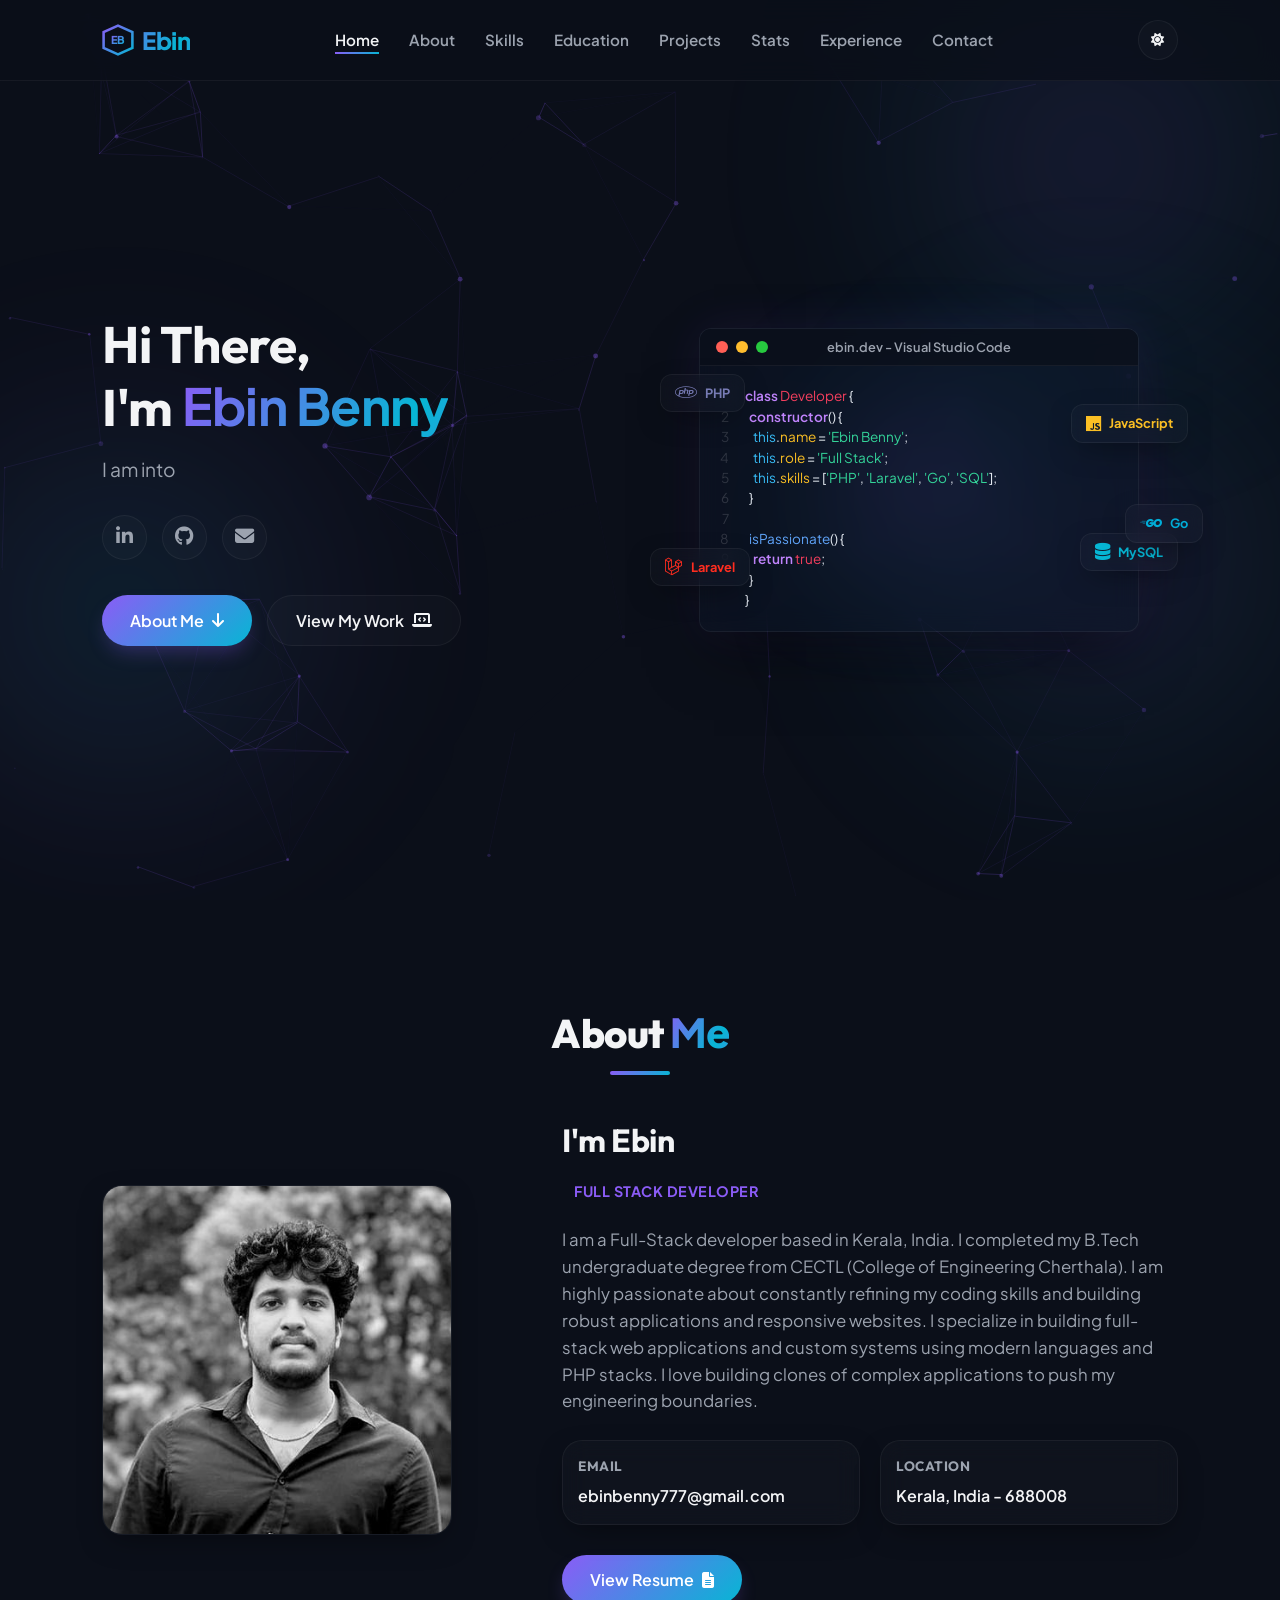
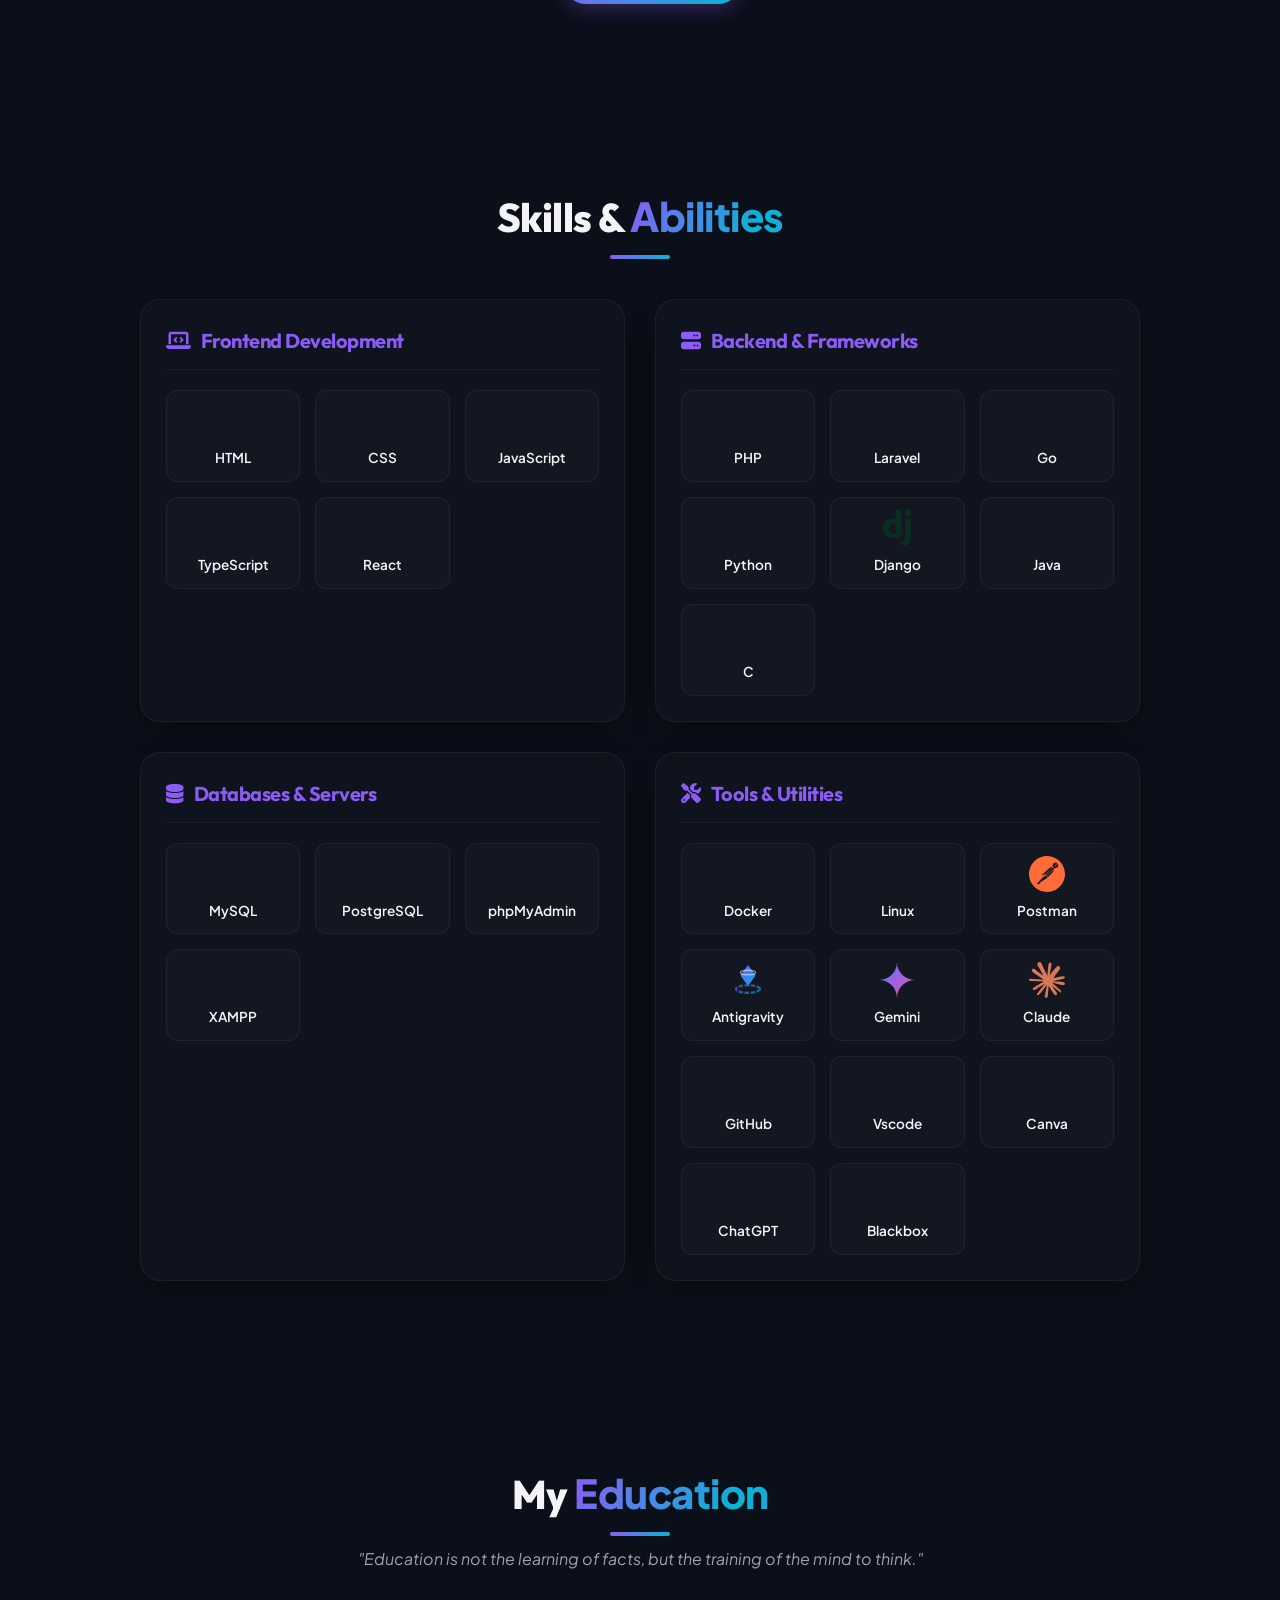
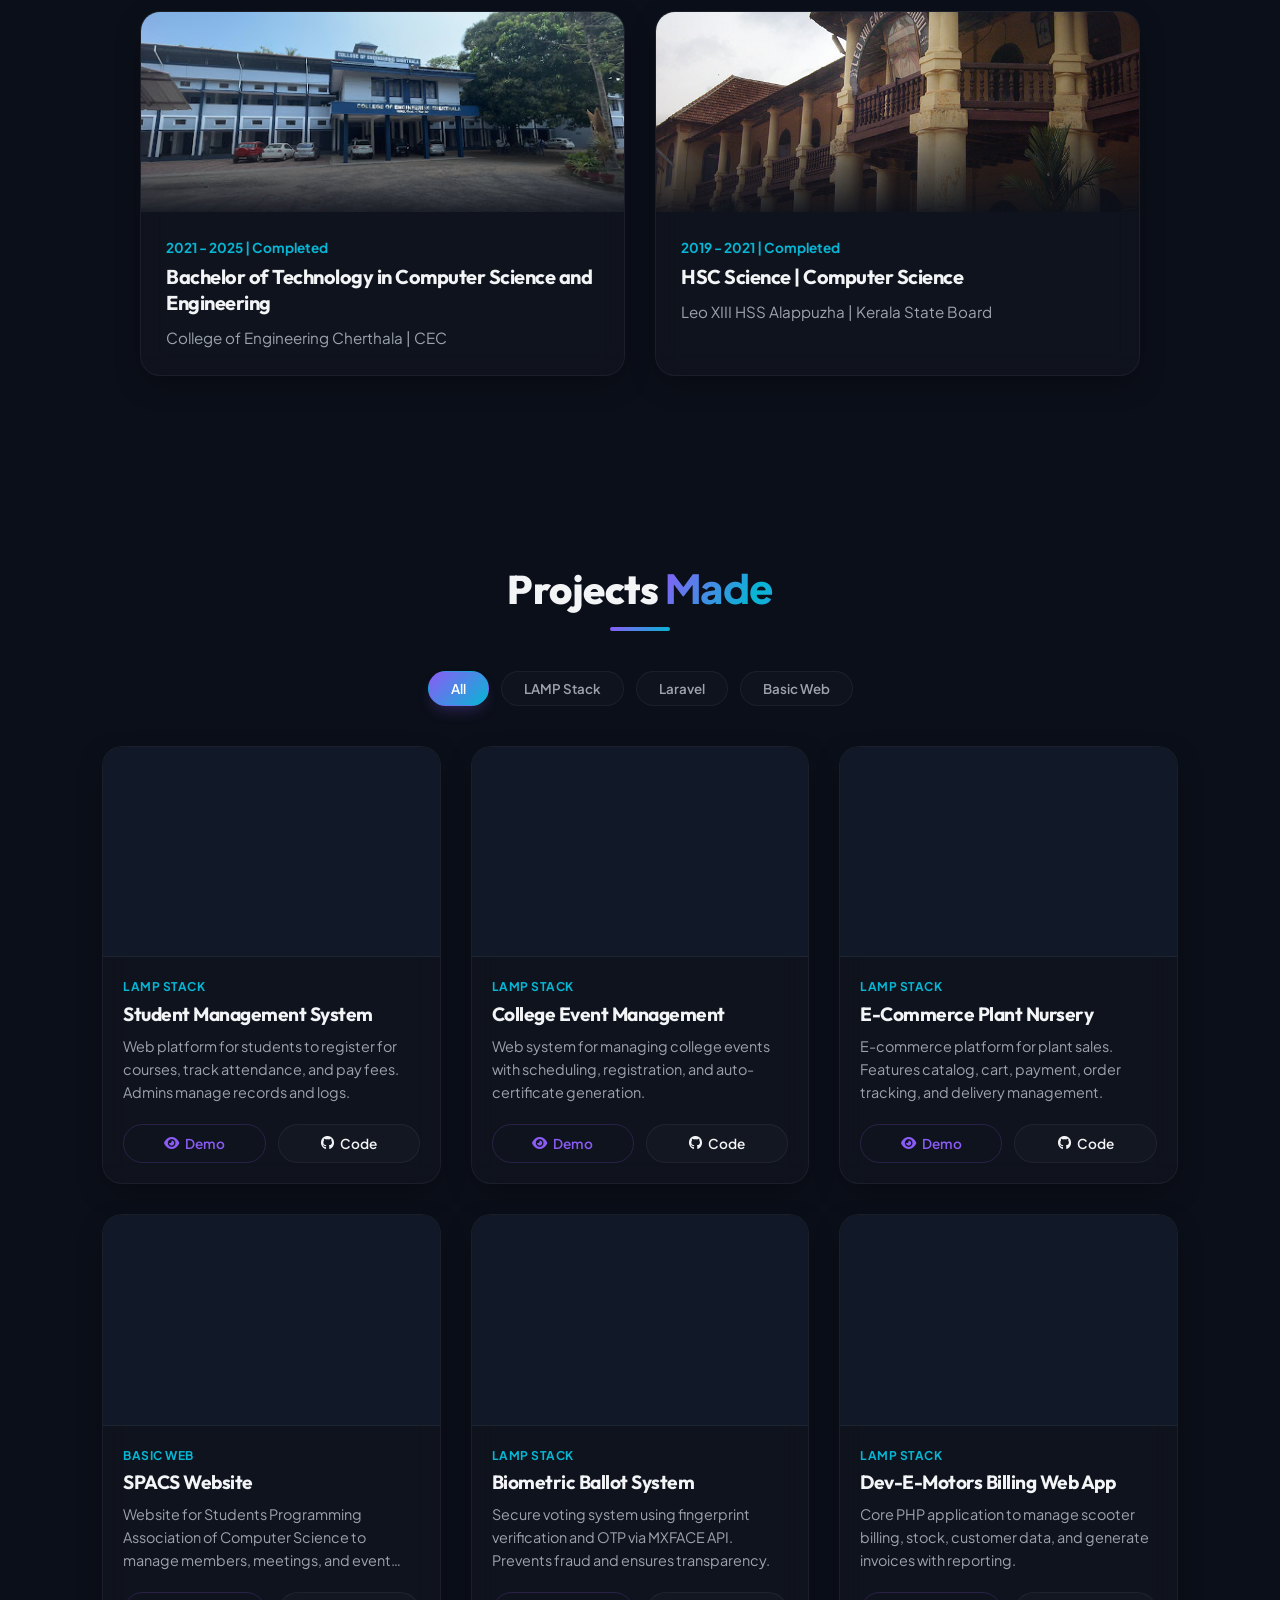
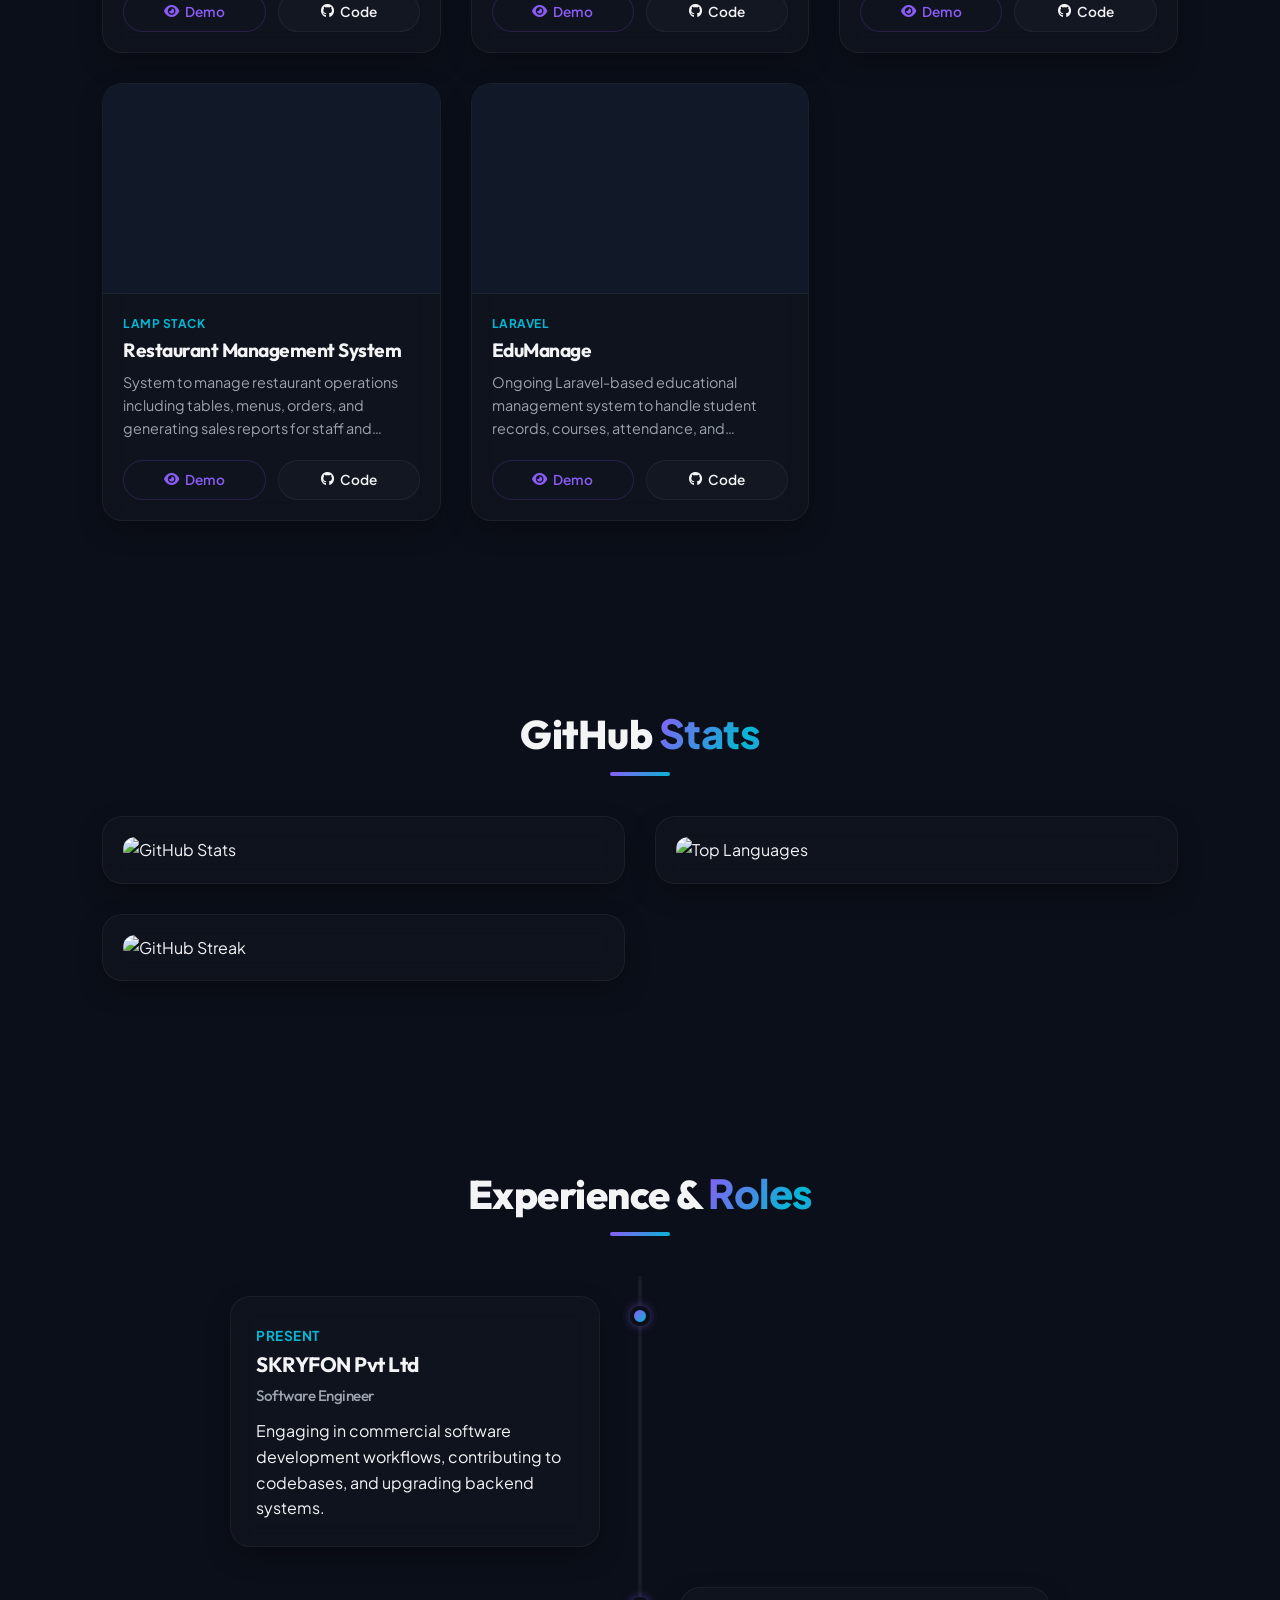
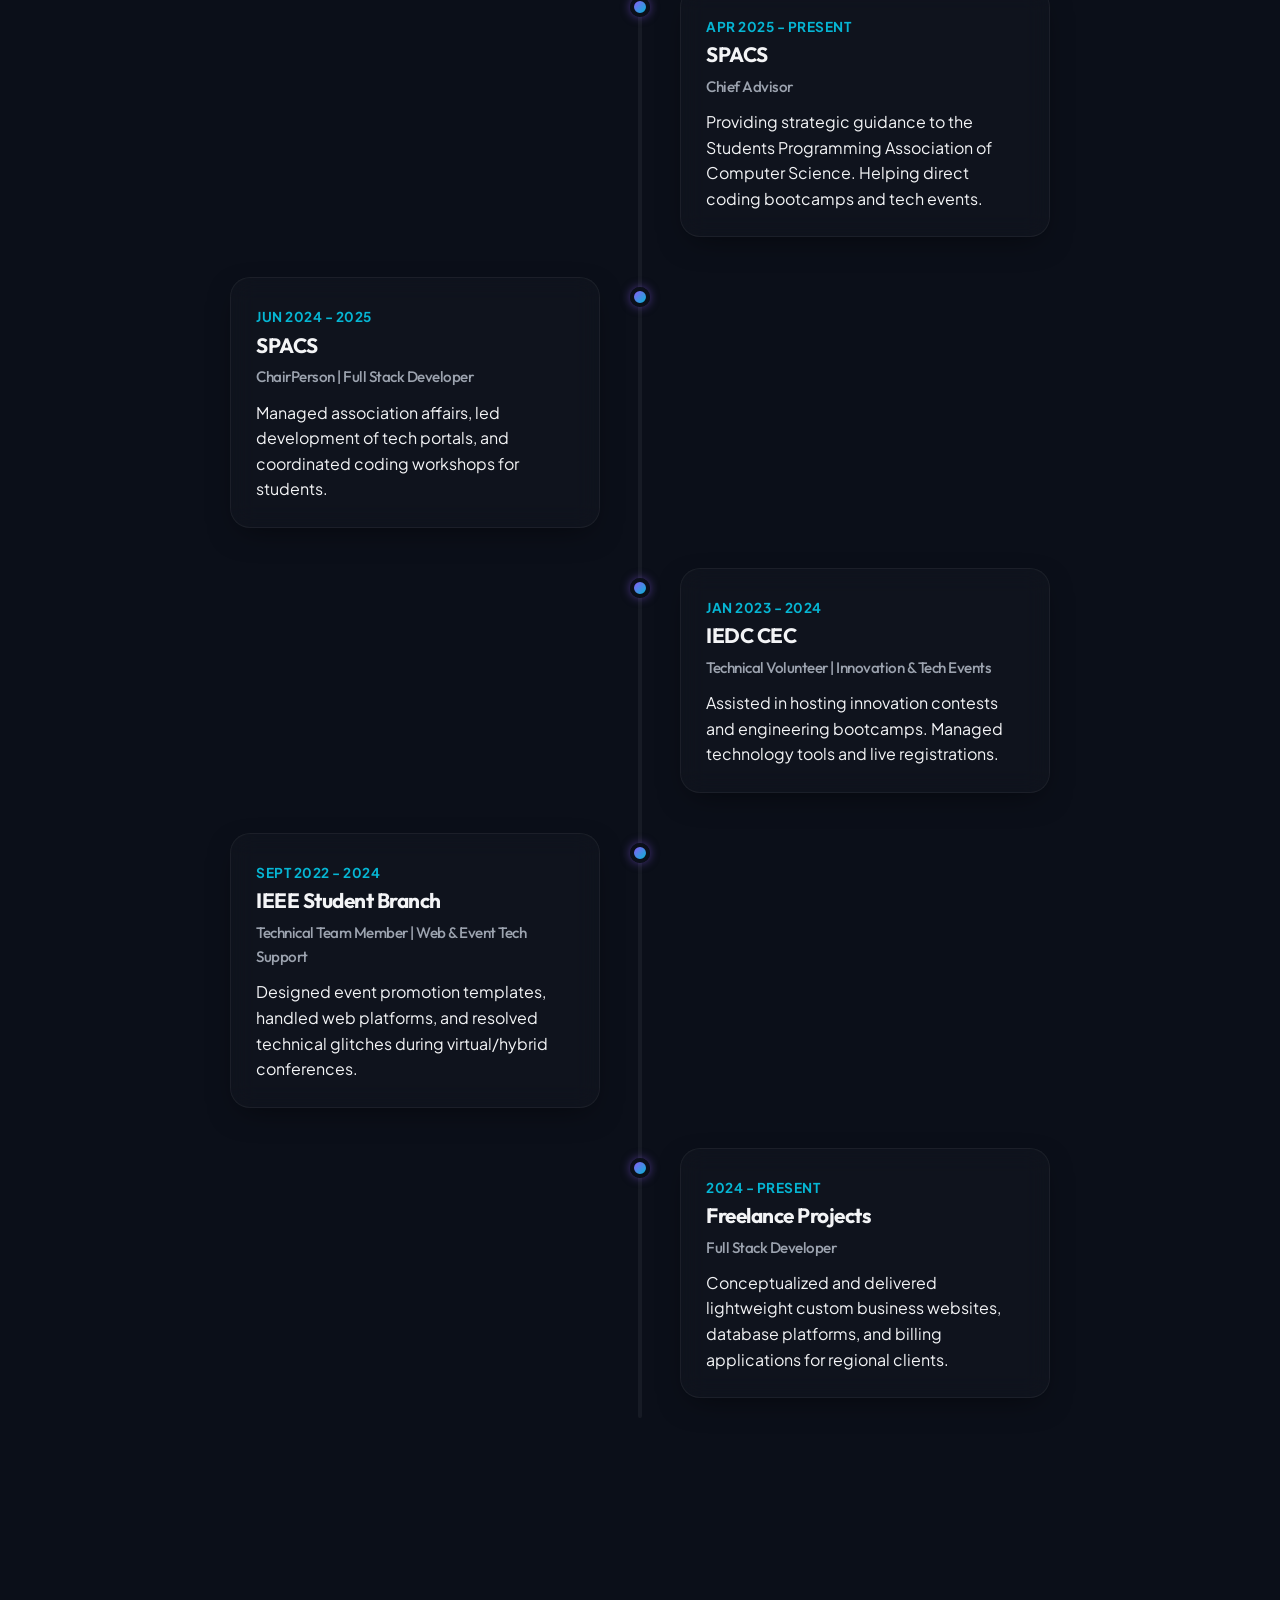
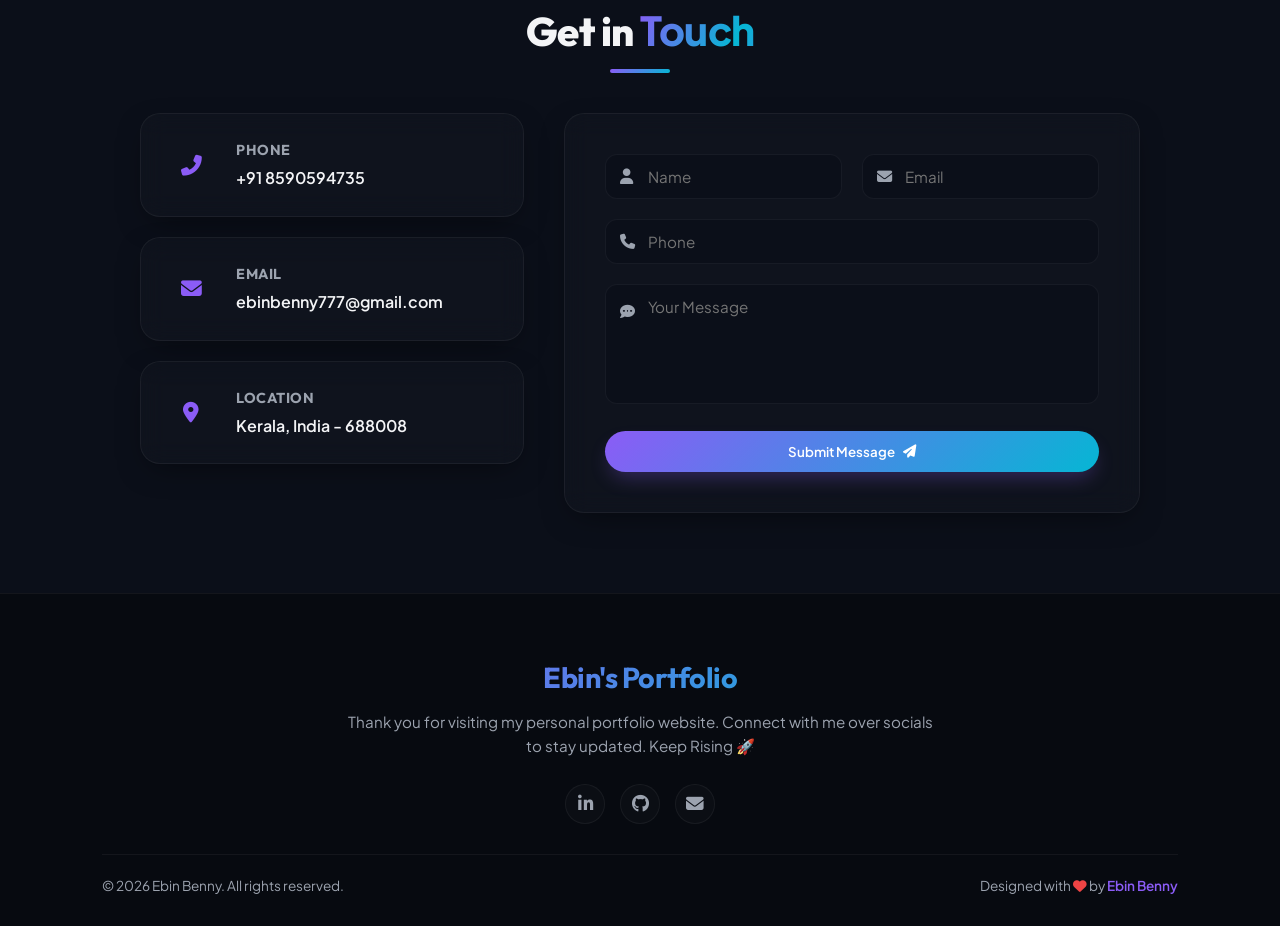
==== commit da0ff0fa: "fix" ====
--- a/index.html
+++ b/index.html
@@ -1,32 +1,68 @@
 <!DOCTYPE html>
 <html lang="en">
+
 <head>
     <meta charset="UTF-8">
     <meta http-equiv="X-UA-Compatible" content="IE=edge">
     <meta name="viewport" content="width=device-width, initial-scale=1.0">
-    
+
     <!-- SEO Optimization -->
     <title>Ebin Benny | Full Stack Developer Portfolio</title>
-    <meta name="description" content="Welcome to Ebin Benny's professional portfolio. Full-Stack Web Developer based in Kerala, India. Passionate about backend development, PHP, Laravel, and building responsive web clones.">
-    <meta name="keywords" content="Ebin Benny, Ebin Benny portfolio, Full Stack Developer, PHP Developer, Laravel Developer, Web Developer Kerala, Cherthala, Software Engineer, Web Designer">
+    <meta name="description"
+        content="Welcome to Ebin Benny's professional portfolio. Full-Stack Web Developer based in Kerala, India. Passionate about backend development, PHP, Laravel, and building responsive web clones.">
+    <meta name="keywords"
+        content="Ebin Benny, Ebin Benny portfolio, Full Stack Developer, PHP Developer, Laravel Developer, Web Developer Kerala, Cherthala, Software Engineer, Web Designer">
     <meta name="author" content="Ebin Benny">
-    
+
     <!-- Open Graph Metadata -->
     <meta property="og:title" content="Ebin Benny | Full Stack Developer Portfolio">
-    <meta property="og:description" content="Explore my projects, skills, education, and professional experience in Full-Stack web development.">
+    <meta property="og:description"
+        content="Explore my projects, skills, education, and professional experience in Full-Stack web development.">
     <meta property="og:type" content="website">
     <meta property="og:url" content="https://ebinzzz.github.io/portfolio/">
-    
+
     <!-- Favicon -->
     <link id="favicon" rel="shortcut icon" href="./assets/images/favicon.png" type="image/x-png">
-    
+
     <!-- Font Awesome (Icons) -->
-    <link rel="stylesheet" href="https://cdnjs.cloudflare.com/ajax/libs/font-awesome/6.4.0/css/all.min.css" integrity="sha512-iecdLmaskl7CVkqkXNQ/ZH/XLlvWZOJyj7Yy7tcenmpD1ypASozpmT/E0iPtmFIB46ZmdtAc9eNBvH0H/ZpiBw==" crossorigin="anonymous" referrerpolicy="no-referrer">
-    
+    <link rel="stylesheet" href="https://cdnjs.cloudflare.com/ajax/libs/font-awesome/6.4.0/css/all.min.css"
+        integrity="sha512-iecdLmaskl7CVkqkXNQ/ZH/XLlvWZOJyj7Yy7tcenmpD1ypASozpmT/E0iPtmFIB46ZmdtAc9eNBvH0H/ZpiBw=="
+        crossorigin="anonymous" referrerpolicy="no-referrer">
+
     <!-- Custom CSS -->
     <link rel="stylesheet" href="./assets/css/style.css">
 </head>
-<body>
+
+<body class="intro-active">
+
+    <!-- Intro Splash Screen -->
+    <div id="intro-screen">
+        <div class="intro-container">
+            <div class="intro-logo-wrapper">
+                <svg class="intro-logo" viewBox="0 0 100 100" xmlns="http://www.w3.org/2000/svg">
+                    <polygon class="intro-hexagon" points="50,5 95,25 95,75 50,95 5,75 5,25" fill="none"
+                        stroke="url(#intro-grad)" stroke-width="6" />
+                    <text class="intro-logo-text" x="50" y="63" font-family="'Outfit', sans-serif" font-weight="900"
+                        font-size="34" fill="url(#intro-grad)" text-anchor="middle">EB</text>
+                    <defs>
+                        <linearGradient id="intro-grad" x1="0%" y1="0%" x2="100%" y2="100%">
+                            <stop offset="0%" stop-color="var(--primary)" />
+                            <stop offset="100%" stop-color="var(--secondary)" />
+                        </linearGradient>
+                    </defs>
+                </svg>
+            </div>
+            <h1 class="intro-title">
+                <span class="word-ebin">Ebin</span> <span class="word-benny">Benny</span>
+            </h1>
+            <div class="intro-subtitle-container">
+                <div class="intro-subtitle">Full Stack Developer</div>
+            </div>
+            <div class="intro-loader-bar">
+                <div class="intro-loader-progress"></div>
+            </div>
+        </div>
+    </div>
 
     <!-- Animated Background Blobs -->
     <div class="blob-container">
@@ -39,8 +75,10 @@
     <header>
         <a href="#home" class="logo">
             <svg class="logo-icon" viewBox="0 0 100 100" width="32" height="32" xmlns="http://www.w3.org/2000/svg">
-                <polygon points="50,5 95,25 95,75 50,95 5,75 5,25" fill="none" stroke="url(#logo-grad)" stroke-width="8" />
-                <text x="50" y="62" font-family="'Outfit', 'Inter', sans-serif" font-weight="900" font-size="34" fill="url(#logo-grad)" text-anchor="middle">EB</text>
+                <polygon points="50,5 95,25 95,75 50,95 5,75 5,25" fill="none" stroke="url(#logo-grad)"
+                    stroke-width="8" />
+                <text x="50" y="62" font-family="'Outfit', 'Inter', sans-serif" font-weight="900" font-size="34"
+                    fill="url(#logo-grad)" text-anchor="middle">EB</text>
                 <defs>
                     <linearGradient id="logo-grad" x1="0%" y1="0%" x2="100%" y2="100%">
                         <stop offset="0%" stop-color="var(--primary)" />
@@ -52,7 +90,7 @@
         </a>
 
         <div id="menu-btn" class="fas fa-bars"></div>
-        
+
         <nav class="navbar">
             <ul>
                 <li><a class="active" href="#home">Home</a></li>
@@ -60,6 +98,7 @@
                 <li><a href="#skills">Skills</a></li>
                 <li><a href="#education">Education</a></li>
                 <li><a href="#work">Projects</a></li>
+                <li><a href="#stats">Stats</a></li>
                 <li><a href="#experience">Experience</a></li>
                 <li><a href="#contact">Contact</a></li>
             </ul>
@@ -76,14 +115,17 @@
     <!-- Hero Section Starts -->
     <section class="home" id="home">
         <!-- particles.js background -->
-        <div id="particles-js" style="position: absolute; width: 100%; height: 100%; top: 0; left: 0; z-index: 0; pointer-events: none;"></div>
+        <div id="particles-js"
+            style="position: absolute; width: 100%; height: 100%; top: 0; left: 0; z-index: 0; pointer-events: none;">
+        </div>
 
         <div class="home-content" style="position: relative; z-index: 1;">
             <h2>Hi There,<br> I'm <span>Ebin Benny</span></h2>
             <p>I am into <span class="typing-text"></span></p>
-            
+
             <div class="social-icons-hero">
-                <a class="linkedin" aria-label="LinkedIn" href="https://www.linkedin.com/in/ebin-benny-477901228/" target="_blank">
+                <a class="linkedin" aria-label="LinkedIn" href="https://www.linkedin.com/in/ebin-benny-477901228/"
+                    target="_blank">
                     <i class="fab fa-linkedin-in"></i>
                 </a>
                 <a class="github" aria-label="GitHub" href="https://github.com/ebinzzz" target="_blank">
@@ -146,22 +188,25 @@
     <!-- About Section Starts -->
     <section class="about" id="about">
         <h2 class="section-title">About <span>Me</span></h2>
-        
+
         <div class="about-grid">
             <div class="about-img">
                 <img draggable="false" src="./assets/images/profile2.jpg" alt="Ebin Benny Profile Picture">
             </div>
-            
+
             <div class="about-info">
                 <h3>I'm Ebin</h3>
                 <span class="about-tag">Full Stack Developer</span>
-                
+
                 <p>
-                    I am a Full-Stack developer based in Kerala, India. I completed my B.Tech undergraduate degree from CECTL (College of Engineering Cherthala). 
-                    I am highly passionate about constantly refining my coding skills and building robust applications and responsive websites.
-                    I specialize in building full-stack web applications and custom systems using modern languages and PHP stacks. I love building clones of complex applications to push my engineering boundaries.
+                    I am a Full-Stack developer based in Kerala, India. I completed my B.Tech undergraduate degree from
+                    CECTL (College of Engineering Cherthala).
+                    I am highly passionate about constantly refining my coding skills and building robust applications
+                    and responsive websites.
+                    I specialize in building full-stack web applications and custom systems using modern languages and
+                    PHP stacks. I love building clones of complex applications to push my engineering boundaries.
                 </p>
-                
+
                 <div class="info-box-grid">
                     <div class="info-item glass-card">
                         <h4>Email</h4>
@@ -172,9 +217,10 @@
                         <p>Kerala, India - 688008</p>
                     </div>
                 </div>
-                
+
                 <div style="margin-top: 10px;">
-                    <a href="https://drive.google.com/file/d/1tqN4ntk8xvpFqJc8pXW06iJI_iy7PP3p/view?usp=sharing" target="_blank" class="btn btn-primary">
+                    <a href="https://drive.google.com/file/d/1tqN4ntk8xvpFqJc8pXW06iJI_iy7PP3p/view?usp=sharing"
+                        target="_blank" class="btn btn-primary">
                         View Resume <i class="fas fa-file-alt"></i>
                     </a>
                 </div>
@@ -186,7 +232,7 @@
     <!-- Skills Section Starts -->
     <section class="skills" id="skills">
         <h2 class="section-title">Skills & <span>Abilities</span></h2>
-        
+
         <!-- Displayed dynamically from skills.json -->
         <div class="skills-grid" id="skillsContainer">
             <!-- Loading state placeholder -->
@@ -198,7 +244,8 @@
     <!-- Education Section Starts -->
     <section class="education" id="education">
         <h2 class="section-title">My <span>Education</span></h2>
-        <p style="text-align: center; max-width: 600px; margin: -30px auto 40px; color: var(--text-muted); font-style: italic;">
+        <p
+            style="text-align: center; max-width: 600px; margin: -30px auto 40px; color: var(--text-muted); font-style: italic;">
             "Education is not the learning of facts, but the training of the mind to think."
         </p>
 
@@ -206,7 +253,8 @@
             <!-- College Card -->
             <div class="edu-card glass-card">
                 <div class="edu-img-wrapper">
-                    <img draggable="false" src="./assets/images/educat/college1.jpg" alt="College of Engineering Cherthala">
+                    <img draggable="false" src="./assets/images/educat/college1.jpg"
+                        alt="College of Engineering Cherthala">
                 </div>
                 <div class="edu-info">
                     <span class="edu-date">2021 - 2025 | Completed</span>
@@ -233,7 +281,7 @@
     <!-- Projects Section Starts -->
     <section class="work" id="work">
         <h2 class="section-title">Projects <span>Made</span></h2>
-        
+
         <!-- Category filters -->
         <div class="projects-filter">
             <button class="filter-btn active" data-filter="all">All</button>
@@ -249,10 +297,28 @@
     </section>
     <!-- Projects Section Ends -->
 
+    <!-- GitHub Stats Section Starts -->
+    <section class="github-stats" id="stats">
+        <h2 class="section-title">GitHub <span>Stats</span></h2>
+
+        <div class="stats-grid">
+            <div class="stat-card glass-card">
+                <img id="gh-stats-img" src="https://github-readme-stats-eight-theta.vercel.app/api?username=ebinzzz&show_icons=true&bg_color=00000000&hide_border=true&title_color=8b5cf6&text_color=f3f4f6&icon_color=06b6d4" alt="GitHub Stats">
+            </div>
+            <div class="stat-card glass-card">
+                <img id="gh-langs-img" src="https://github-readme-stats-eight-theta.vercel.app/api/top-langs/?username=ebinzzz&layout=compact&bg_color=00000000&hide_border=true&title_color=8b5cf6&text_color=f3f4f6" alt="Top Languages">
+            </div>
+            <div class="stat-card glass-card streak-card">
+                <img id="gh-streak-img" src="https://github-readme-streak-stats.herokuapp.com/?user=ebinzzz&background=00000000&hide_border=true&ring=8b5cf6&fire=06b6d4&currStreakLabel=f3f4f6&currStreakNum=f3f4f6&sideNums=f3f4f6&sideLabels=f3f4f6&dates=f3f4f6" alt="GitHub Streak">
+            </div>
+        </div>
+    </section>
+    <!-- GitHub Stats Section Ends -->
+
     <!-- Experience Section Starts -->
     <section class="experience" id="experience">
         <h2 class="section-title">Experience & <span>Roles</span></h2>
-        
+
         <div class="timeline">
             <!-- SKRYFON -->
             <div class="timeline-item">
@@ -261,7 +327,8 @@
                     <span class="timeline-date">Present</span>
                     <h3>SKRYFON Pvt Ltd</h3>
                     <h4>Software Engineer</h4>
-                    <p>Engaging in commercial software development workflows, contributing to codebases, and upgrading backend systems.</p>
+                    <p>Engaging in commercial software development workflows, contributing to codebases, and upgrading
+                        backend systems.</p>
                 </div>
             </div>
 
@@ -272,7 +339,8 @@
                     <span class="timeline-date">Apr 2025 - Present</span>
                     <h3>SPACS</h3>
                     <h4>Chief Advisor</h4>
-                    <p>Providing strategic guidance to the Students Programming Association of Computer Science. Helping direct coding bootcamps and tech events.</p>
+                    <p>Providing strategic guidance to the Students Programming Association of Computer Science. Helping
+                        direct coding bootcamps and tech events.</p>
                 </div>
             </div>
 
@@ -283,7 +351,8 @@
                     <span class="timeline-date">Jun 2024 - 2025</span>
                     <h3>SPACS</h3>
                     <h4>ChairPerson | Full Stack Developer</h4>
-                    <p>Managed association affairs, led development of tech portals, and coordinated coding workshops for students.</p>
+                    <p>Managed association affairs, led development of tech portals, and coordinated coding workshops
+                        for students.</p>
                 </div>
             </div>
 
@@ -294,7 +363,8 @@
                     <span class="timeline-date">Jan 2023 - 2024</span>
                     <h3>IEDC CEC</h3>
                     <h4>Technical Volunteer | Innovation & Tech Events</h4>
-                    <p>Assisted in hosting innovation contests and engineering bootcamps. Managed technology tools and live registrations.</p>
+                    <p>Assisted in hosting innovation contests and engineering bootcamps. Managed technology tools and
+                        live registrations.</p>
                 </div>
             </div>
 
@@ -305,7 +375,8 @@
                     <span class="timeline-date">Sept 2022 - 2024</span>
                     <h3>IEEE Student Branch</h3>
                     <h4>Technical Team Member | Web & Event Tech Support</h4>
-                    <p>Designed event promotion templates, handled web platforms, and resolved technical glitches during virtual/hybrid conferences.</p>
+                    <p>Designed event promotion templates, handled web platforms, and resolved technical glitches during
+                        virtual/hybrid conferences.</p>
                 </div>
             </div>
 
@@ -316,7 +387,8 @@
                     <span class="timeline-date">2024 - Present</span>
                     <h3>Freelance Projects</h3>
                     <h4>Full Stack Developer</h4>
-                    <p>Conceptualized and delivered lightweight custom business websites, database platforms, and billing applications for regional clients.</p>
+                    <p>Conceptualized and delivered lightweight custom business websites, database platforms, and
+                        billing applications for regional clients.</p>
                 </div>
             </div>
         </div>
@@ -326,7 +398,7 @@
     <!-- Contact Section Starts -->
     <section class="contact" id="contact">
         <h2 class="section-title">Get in <span>Touch</span></h2>
-        
+
         <div class="contact-grid">
             <div class="contact-info-cards">
                 <div class="contact-card glass-card">
@@ -394,18 +466,23 @@
         <div class="footer-content">
             <h3>Ebin's Portfolio</h3>
             <p>
-                Thank you for visiting my personal portfolio website. Connect with me over socials to stay updated. Keep Rising 🚀
+                Thank you for visiting my personal portfolio website. Connect with me over socials to stay updated. Keep
+                Rising 🚀
             </p>
             <div class="social-icons-footer">
-                <a href="https://www.linkedin.com/in/ebin-benny-477901228/" target="_blank" aria-label="LinkedIn"><i class="fab fa-linkedin-in"></i></a>
-                <a href="https://github.com/ebinzzz" target="_blank" aria-label="GitHub"><i class="fab fa-github"></i></a>
+                <a href="https://www.linkedin.com/in/ebin-benny-477901228/" target="_blank" aria-label="LinkedIn"><i
+                        class="fab fa-linkedin-in"></i></a>
+                <a href="https://github.com/ebinzzz" target="_blank" aria-label="GitHub"><i
+                        class="fab fa-github"></i></a>
                 <a href="mailto:ebinbenny777@gmail.com" aria-label="Email"><i class="fas fa-envelope"></i></a>
             </div>
         </div>
-        
+
         <div class="footer-bottom">
             <p>&copy; 2026 Ebin Benny. All rights reserved.</p>
-            <p>Designed with <i class="fa fa-heart" style="color: #ef4444; animation: beat 1.5s infinite alternate;"></i> by <a href="https://www.linkedin.com/in/ebin-benny-477901228/" target="_blank">Ebin Benny</a></p>
+            <p>Designed with <i class="fa fa-heart"
+                    style="color: #ef4444; animation: beat 1.5s infinite alternate;"></i> by <a
+                    href="https://www.linkedin.com/in/ebin-benny-477901228/" target="_blank">Ebin Benny</a></p>
         </div>
     </footer>
     <!-- Footer Section Ends -->
@@ -417,14 +494,16 @@
 
     <!-- Key Scripts -->
     <!-- Typed.js CDN -->
-    <script src="https://cdnjs.cloudflare.com/ajax/libs/typed.js/2.0.12/typed.min.js" referrerpolicy="no-referrer"></script>
-    
+    <script src="https://cdnjs.cloudflare.com/ajax/libs/typed.js/2.0.12/typed.min.js"
+        referrerpolicy="no-referrer"></script>
+
     <!-- Particles.js Local Asset -->
     <script src="./assets/js/particles.min.js"></script>
     <script src="./assets/js/app.js"></script>
 
     <!-- Vanilla Tilt CDN (3D Card Tilt) -->
-    <script src="https://cdnjs.cloudflare.com/ajax/libs/vanilla-tilt/1.8.0/vanilla-tilt.min.js" referrerpolicy="no-referrer"></script>
+    <script src="https://cdnjs.cloudflare.com/ajax/libs/vanilla-tilt/1.8.0/vanilla-tilt.min.js"
+        referrerpolicy="no-referrer"></script>
 
     <!-- ScrollReveal CDN (Scroll Animations) -->
     <script src="https://cdnjs.cloudflare.com/ajax/libs/scrollreveal/4.0.9/scrollreveal.min.js"></script>
@@ -437,8 +516,11 @@
 
     <style>
         @keyframes beat {
-            to { transform: scale(1.2); }
+            to {
+                transform: scale(1.2);
+            }
         }
     </style>
 </body>
-</html>
+
+</html>
--- a/assets/css/style.css
+++ b/assets/css/style.css
@@ -52,17 +52,218 @@
   line-height: 1.6;
 }
 
+/* Intro Splash Screen styles */
+body.intro-active {
+  overflow: hidden !important;
+  height: 100vh !important;
+  width: 100vw !important;
+  position: fixed !important;
+}
+
+#intro-screen {
+  position: fixed;
+  top: 0;
+  left: 0;
+  width: 100%;
+  height: 100%;
+  background-color: var(--bg-color);
+  z-index: 999999;
+  display: flex;
+  justify-content: center;
+  align-items: center;
+  transition: opacity 0.8s cubic-bezier(0.77, 0, 0.175, 1), transform 0.8s cubic-bezier(0.77, 0, 0.175, 1);
+  overflow: hidden;
+}
+
+#intro-screen::before {
+  content: '';
+  position: absolute;
+  width: 600px;
+  height: 600px;
+  background: radial-gradient(circle, rgba(var(--primary-rgb), 0.08) 0%, rgba(var(--secondary-rgb), 0.02) 60%, transparent 100%);
+  filter: blur(80px);
+  z-index: 0;
+  pointer-events: none;
+  animation: intro-bg-glow 8s infinite alternate;
+}
+
+@keyframes intro-bg-glow {
+  0% {
+    transform: translate(-50px, -50px) scale(1);
+  }
+
+  100% {
+    transform: translate(50px, 50px) scale(1.2);
+  }
+}
+
+.intro-container {
+  display: flex;
+  flex-direction: column;
+  align-items: center;
+  justify-content: center;
+  text-align: center;
+  z-index: 1;
+}
+
+.intro-logo-wrapper {
+  position: relative;
+  width: 140px;
+  height: 140px;
+  margin-bottom: 25px;
+  display: flex;
+  justify-content: center;
+  align-items: center;
+}
+
+.intro-logo {
+  width: 100%;
+  height: 100%;
+  overflow: visible;
+}
+
+.intro-hexagon {
+  stroke-dasharray: 300;
+  stroke-dashoffset: 300;
+  animation: draw-hexagon 1.8s cubic-bezier(0.77, 0, 0.175, 1) forwards;
+  filter: drop-shadow(0 0 12px rgba(var(--primary-rgb), 0.3));
+}
+
+.intro-logo-text {
+  opacity: 0;
+  transform: scale(0.5);
+  transform-origin: center;
+  animation: pop-text 0.8s cubic-bezier(0.34, 1.56, 0.64, 1) 0.8s forwards;
+  filter: drop-shadow(0 0 8px rgba(var(--secondary-rgb), 0.3));
+}
+
+.intro-title {
+  font-size: 2.8rem;
+  font-weight: 800;
+  margin-bottom: 12px;
+  overflow: hidden;
+  display: flex;
+  gap: 12px;
+  font-family: 'Outfit', sans-serif;
+  letter-spacing: -1px;
+}
+
+.intro-title span {
+  display: inline-block;
+  transform: translateY(100%);
+  opacity: 0;
+}
+
+.word-ebin {
+  background: linear-gradient(135deg, var(--primary) 0%, var(--secondary) 100%);
+  -webkit-background-clip: text;
+  background-clip: text;
+  -webkit-text-fill-color: transparent;
+  animation: slide-up-word 0.8s cubic-bezier(0.25, 1, 0.5, 1) 1.2s forwards;
+}
+
+.word-benny {
+  color: var(--text-main);
+  animation: slide-up-word 0.8s cubic-bezier(0.25, 1, 0.5, 1) 1.4s forwards;
+}
+
+.intro-subtitle-container {
+  overflow: hidden;
+  margin-bottom: 35px;
+}
+
+.intro-subtitle {
+  font-size: 1rem;
+  font-weight: 600;
+  color: var(--text-muted);
+  letter-spacing: 4px;
+  text-transform: uppercase;
+  transform: translateY(100%);
+  opacity: 0;
+  animation: slide-up-word 0.8s cubic-bezier(0.25, 1, 0.5, 1) 1.6s forwards;
+}
+
+.intro-loader-bar {
+  width: 180px;
+  height: 3px;
+  background: rgba(var(--primary-rgb), 0.15);
+  border-radius: 10px;
+  overflow: hidden;
+  position: relative;
+}
+
+.intro-loader-progress {
+  width: 0%;
+  height: 100%;
+  background: linear-gradient(90deg, var(--primary), var(--secondary));
+  border-radius: inherit;
+  animation: load-progress 2s cubic-bezier(0.65, 0.05, 0.36, 1) 0.5s forwards;
+}
+
+#intro-screen.fade-out {
+  opacity: 0;
+  transform: scale(1.05);
+  pointer-events: none;
+}
+
+@keyframes draw-hexagon {
+  0% {
+    stroke-dashoffset: 300;
+  }
+
+  100% {
+    stroke-dashoffset: 0;
+  }
+}
+
+@keyframes pop-text {
+  0% {
+    opacity: 0;
+    transform: scale(0.5);
+  }
+
+  100% {
+    opacity: 1;
+    transform: scale(1);
+  }
+}
+
+@keyframes slide-up-word {
+  0% {
+    transform: translateY(100%);
+    opacity: 0;
+  }
+
+  100% {
+    transform: translateY(0);
+    opacity: 1;
+  }
+}
+
+@keyframes load-progress {
+  0% {
+    width: 0%;
+  }
+
+  100% {
+    width: 100%;
+  }
+}
+
 /* Custom Scrollbar */
 ::-webkit-scrollbar {
   width: 8px;
 }
+
 ::-webkit-scrollbar-track {
   background: var(--bg-color);
 }
+
 ::-webkit-scrollbar-thumb {
   background: var(--card-border);
   border-radius: 10px;
 }
+
 ::-webkit-scrollbar-thumb:hover {
   background: var(--primary);
 }
@@ -83,7 +284,7 @@
   position: absolute;
   width: 500px;
   height: 500px;
-  background: radial-gradient(circle, rgba(var(--primary-rgb), 0.15) 0%, rgba(var(--secondary-rgb), 0.05) 50%, rgba(0,0,0,0) 100%);
+  background: radial-gradient(circle, rgba(var(--primary-rgb), 0.15) 0%, rgba(var(--secondary-rgb), 0.05) 50%, rgba(0, 0, 0, 0) 100%);
   border-radius: 50%;
   filter: blur(80px);
   animation: float-blob 20s infinite alternate;
@@ -97,7 +298,7 @@
 .blob:nth-child(2) {
   top: 40%;
   left: -10%;
-  background: radial-gradient(circle, rgba(var(--secondary-rgb), 0.15) 0%, rgba(var(--primary-rgb), 0.05) 50%, rgba(0,0,0,0) 100%);
+  background: radial-gradient(circle, rgba(var(--secondary-rgb), 0.15) 0%, rgba(var(--primary-rgb), 0.05) 50%, rgba(0, 0, 0, 0) 100%);
   animation-duration: 25s;
 }
 
@@ -111,24 +312,37 @@
   0% {
     transform: translate(0px, 0px) scale(1) rotate(0deg);
   }
+
   33% {
     transform: translate(40px, -60px) scale(1.12) rotate(120deg);
   }
+
   66% {
     transform: translate(-30px, 30px) scale(0.9) rotate(240deg);
   }
+
   100% {
     transform: translate(0px, 0px) scale(1) rotate(360deg);
   }
 }
 
 @keyframes gradient-shift {
-  0% { background-position: 0% 50%; }
-  50% { background-position: 100% 50%; }
-  100% { background-position: 0% 50%; }
-}
-
-.logo, .section-title span, .home-content h2 span {
+  0% {
+    background-position: 0% 50%;
+  }
+
+  50% {
+    background-position: 100% 50%;
+  }
+
+  100% {
+    background-position: 0% 50%;
+  }
+}
+
+.logo,
+.section-title span,
+.home-content h2 span {
   background: linear-gradient(120deg, var(--primary) 0%, var(--secondary) 45%, var(--primary) 90%, var(--secondary) 100%) !important;
   background-size: 200% auto !important;
   -webkit-background-clip: text !important;
@@ -138,7 +352,12 @@
 }
 
 /* Base styles & Utility Classes */
-h1, h2, h3, h4, h5, h6 {
+h1,
+h2,
+h3,
+h4,
+h5,
+h6 {
   font-family: 'Outfit', sans-serif;
   font-weight: 700;
   letter-spacing: -0.5px;
@@ -205,11 +424,9 @@
   top: 0;
   left: 0;
   border-radius: inherit;
-  background: radial-gradient(
-    300px circle at var(--mouse-x, 0px) var(--mouse-y, 0px),
-    rgba(var(--primary-rgb), 0.12),
-    transparent 60%
-  );
+  background: radial-gradient(300px circle at var(--mouse-x, 0px) var(--mouse-y, 0px),
+      rgba(var(--primary-rgb), 0.12),
+      transparent 60%);
   z-index: 1;
   pointer-events: none;
   opacity: 0;
@@ -517,9 +734,17 @@
   display: inline-block;
 }
 
-.action-buttons .close { background: #ff5f56; }
-.action-buttons .minimize { background: #ffbd2e; }
-.action-buttons .expand { background: #27c93f; }
+.action-buttons .close {
+  background: #ff5f56;
+}
+
+.action-buttons .minimize {
+  background: #ffbd2e;
+}
+
+.action-buttons .expand {
+  background: #27c93f;
+}
 
 .window-title {
   position: absolute;
@@ -569,20 +794,66 @@
 }
 
 /* Code Highlighting Colors */
-.code-content .keyword { color: #c084fc; font-weight: 600; } /* Purple */
-.code-content .class-name { color: #f43f5e; } /* Pink */
-.code-content .variable { color: #38bdf8; } /* Light Blue */
-.code-content .property { color: #fbbf24; } /* Yellow */
-.code-content .string { color: #34d399; } /* Green */
-.code-content .function-name { color: #60a5fa; } /* Blue */
-.code-content .constant { color: #f43f5e; } /* Red */
-
-body.light-mode .code-content .keyword { color: #7c3aed; }
-body.light-mode .code-content .class-name { color: #db2777; }
-body.light-mode .code-content .variable { color: #0284c7; }
-body.light-mode .code-content .property { color: #d97706; }
-body.light-mode .code-content .string { color: #059669; }
-body.light-mode .code-content .function-name { color: #2563eb; }
+.code-content .keyword {
+  color: #c084fc;
+  font-weight: 600;
+}
+
+/* Purple */
+.code-content .class-name {
+  color: #f43f5e;
+}
+
+/* Pink */
+.code-content .variable {
+  color: #38bdf8;
+}
+
+/* Light Blue */
+.code-content .property {
+  color: #fbbf24;
+}
+
+/* Yellow */
+.code-content .string {
+  color: #34d399;
+}
+
+/* Green */
+.code-content .function-name {
+  color: #60a5fa;
+}
+
+/* Blue */
+.code-content .constant {
+  color: #f43f5e;
+}
+
+/* Red */
+
+body.light-mode .code-content .keyword {
+  color: #7c3aed;
+}
+
+body.light-mode .code-content .class-name {
+  color: #db2777;
+}
+
+body.light-mode .code-content .variable {
+  color: #0284c7;
+}
+
+body.light-mode .code-content .property {
+  color: #d97706;
+}
+
+body.light-mode .code-content .string {
+  color: #059669;
+}
+
+body.light-mode .code-content .function-name {
+  color: #2563eb;
+}
 
 /* Floating Tech Badges */
 .floating-badge {
@@ -656,18 +927,24 @@
 }
 
 @keyframes float-hero-img {
-  0%, 100% {
+
+  0%,
+  100% {
     transform: translateY(0);
   }
+
   50% {
     transform: translateY(-12px);
   }
 }
 
 @keyframes float-badge {
-  0%, 100% {
+
+  0%,
+  100% {
     transform: translateY(0) rotate(0deg);
   }
+
   50% {
     transform: translateY(-6px) rotate(2deg);
   }
@@ -779,7 +1056,8 @@
   transition: var(--transition);
 }
 
-.tab-btn.active, .tab-btn:hover {
+.tab-btn.active,
+.tab-btn:hover {
   background: linear-gradient(135deg, var(--primary) 0%, var(--secondary) 100%);
   color: white;
   border-color: transparent;
@@ -987,7 +1265,7 @@
   left: 0;
   width: 100%;
   height: 50%;
-  background: linear-gradient(180deg, rgba(0,0,0,0) 0%, var(--bg-color) 100%);
+  background: linear-gradient(180deg, rgba(0, 0, 0, 0) 0%, var(--bg-color) 100%);
   opacity: 0.9;
 }
 
@@ -1047,7 +1325,8 @@
   transition: var(--transition);
 }
 
-.filter-btn.active, .filter-btn:hover {
+.filter-btn.active,
+.filter-btn:hover {
   background: linear-gradient(135deg, var(--primary) 0%, var(--secondary) 100%);
   color: white;
   border-color: transparent;
@@ -1287,7 +1566,8 @@
   transform: none;
 }
 
-.form-field input, .form-field textarea {
+.form-field input,
+.form-field textarea {
   width: 100%;
   padding: 12px 15px 12px 42px;
   background: var(--bg-color);
@@ -1304,7 +1584,8 @@
   resize: none;
 }
 
-.form-field input:focus, .form-field textarea:focus {
+.form-field input:focus,
+.form-field textarea:focus {
   border-color: var(--primary);
   box-shadow: 0 0 10px rgba(var(--primary-rgb), 0.15);
 }
@@ -1411,45 +1692,80 @@
   box-shadow: 0 15px 25px -5px rgba(var(--primary-rgb), 0.5);
 }
 
+/* GitHub Stats Section */
+.github-stats {
+  padding: 100px 8% 80px;
+}
+
+.stats-grid {
+  display: grid;
+  grid-template-columns: repeat(auto-fit, minmax(350px, 1fr));
+  gap: 30px;
+  max-width: 1200px;
+  margin: 0 auto;
+}
+
+.stat-card {
+  padding: 20px;
+  display: flex;
+  align-items: center;
+  justify-content: center;
+  border-radius: var(--border-radius-lg);
+  background: var(--card-bg);
+  border: 1px solid var(--card-border);
+}
+
+.stat-card img {
+  width: 100%;
+  max-width: 500px;
+  height: auto;
+  border-radius: var(--border-radius-md);
+  transition: var(--transition);
+}
+
+.streak-card img {
+  max-width: 800px;
+}
+
 /* Responsive Design */
 @media (max-width: 1024px) {
   section {
     padding: 80px 5% 60px;
   }
-  
+
   .home {
     flex-direction: column;
     text-align: center;
     padding-top: 160px;
     gap: 50px;
   }
-  
+
   .home-content {
     max-width: 100%;
   }
-  
+
   .home-btns {
     justify-content: center;
   }
-  
+
   .social-icons-hero {
     justify-content: center;
   }
-  
+
   .about-grid {
     grid-template-columns: 1fr;
     gap: 40px;
     justify-items: center;
   }
-  
+
   .about-info {
     text-align: center;
   }
-  
+
   .info-box-grid {
     justify-content: center;
   }
-  
+
   .contact-grid {
     grid-template-columns: 1fr;
   }
@@ -1460,7 +1776,7 @@
     display: block;
     z-index: 1001;
   }
-  
+
   .navbar {
     position: fixed;
     top: 0;
@@ -1474,57 +1790,57 @@
     transition: 0.4s cubic-bezier(0.4, 0, 0.2, 1);
     z-index: 1000;
   }
-  
+
   .navbar.active {
     right: 0;
   }
-  
+
   .navbar ul {
     flex-direction: column;
     align-items: flex-start;
     gap: 25px;
   }
-  
+
   .navbar ul li a {
     font-size: 1.1rem;
   }
-  
+
   .theme-toggle-btn {
     margin-right: 15px;
   }
-  
+
   .home-content h2 {
     font-size: 2.5rem;
   }
-  
+
   .section-title {
     font-size: 2rem;
   }
-  
+
   /* Timeline Responsive */
   .timeline::after {
     left: 40px;
   }
-  
+
   .timeline-item {
     width: 100%;
     padding-left: 70px;
     padding-right: 25px;
   }
-  
+
   .timeline-item:nth-child(even) {
     left: 0;
   }
-  
+
   .timeline-dot {
     left: 30px !important;
     right: auto !important;
   }
-  
+
   .form-group-row {
     grid-template-columns: 1fr;
   }
-  
+
   .floating-badge {
     display: none;
   }
@@ -1539,24 +1855,24 @@
   .home-content h2 {
     font-size: 2rem;
   }
-  
+
   .home-btns {
     flex-direction: column;
     width: 100%;
   }
-  
+
   .home-btns .btn {
     width: 100%;
     justify-content: center;
   }
-  
+
   .contact-form-wrapper {
     padding: 20px;
   }
-  
+
   .window-body {
     padding: 12px;
     font-size: 0.75rem;
     gap: 8px;
   }
-}
+}
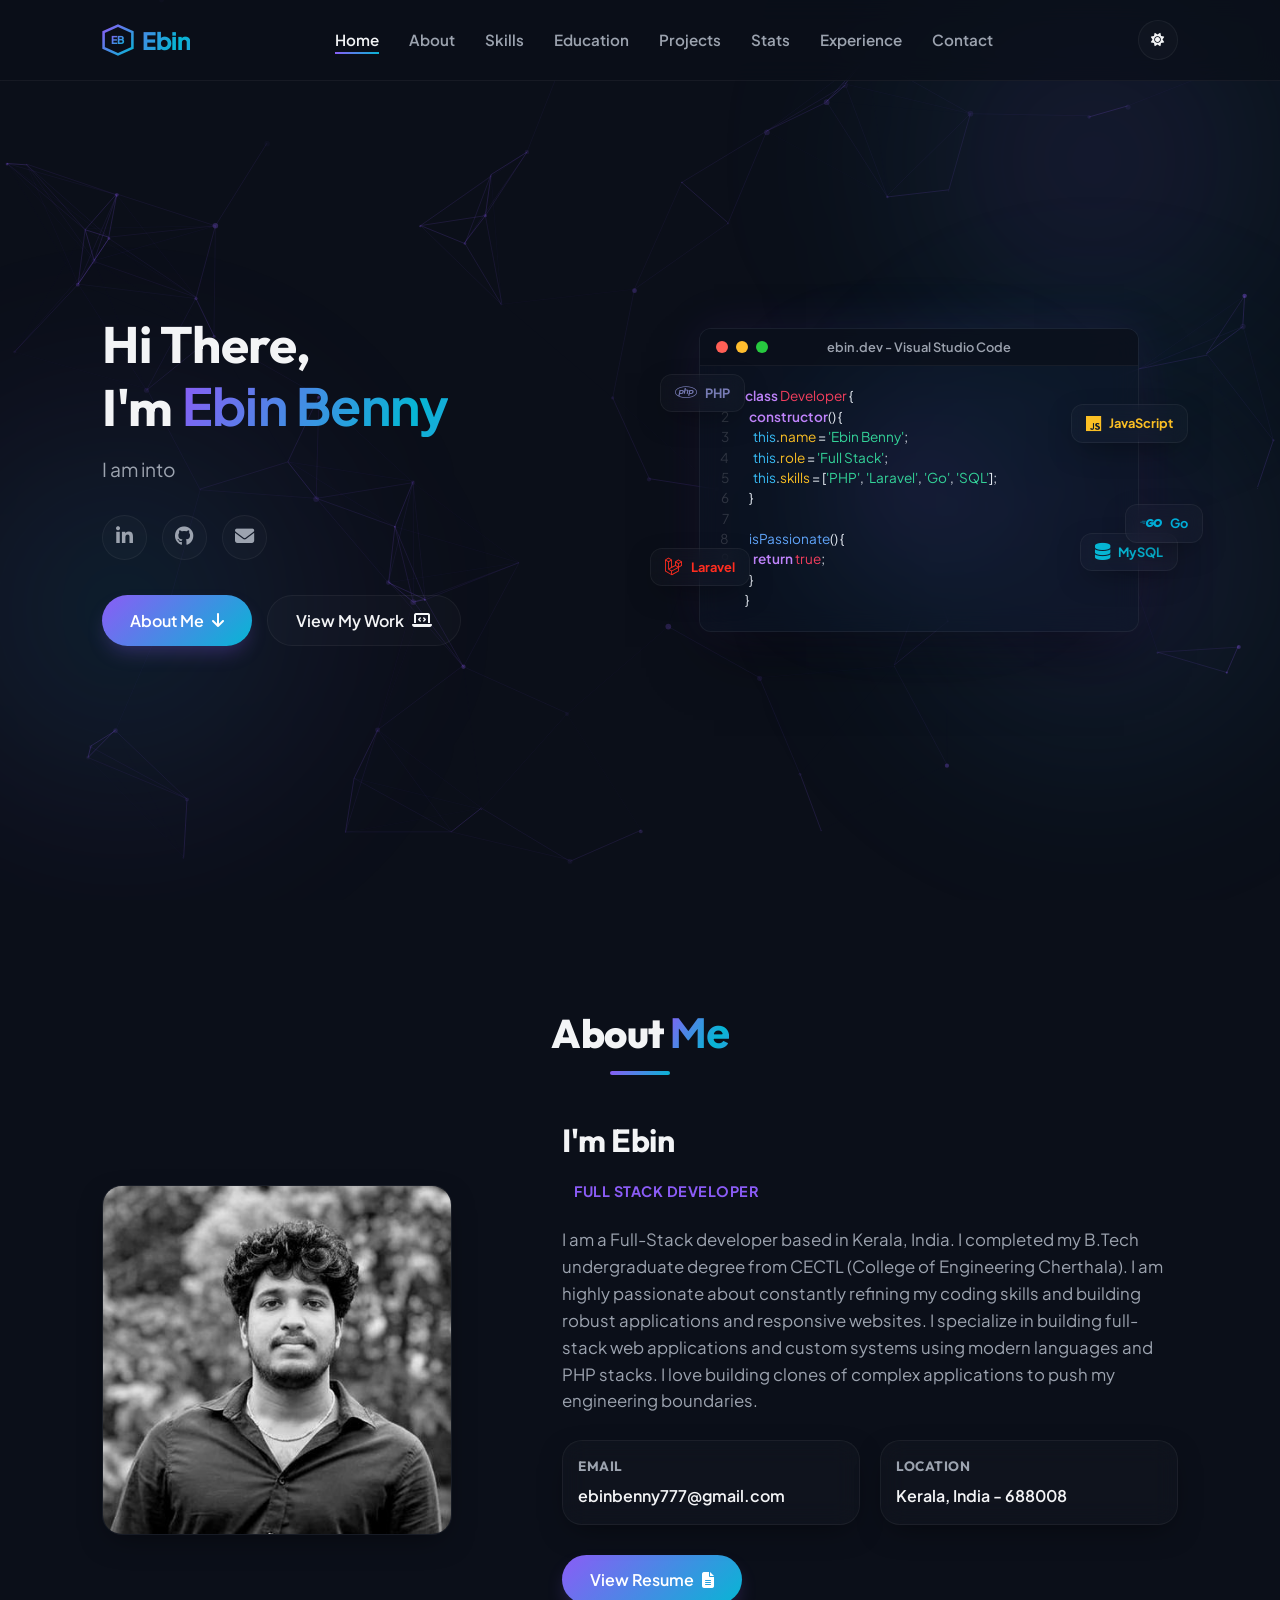
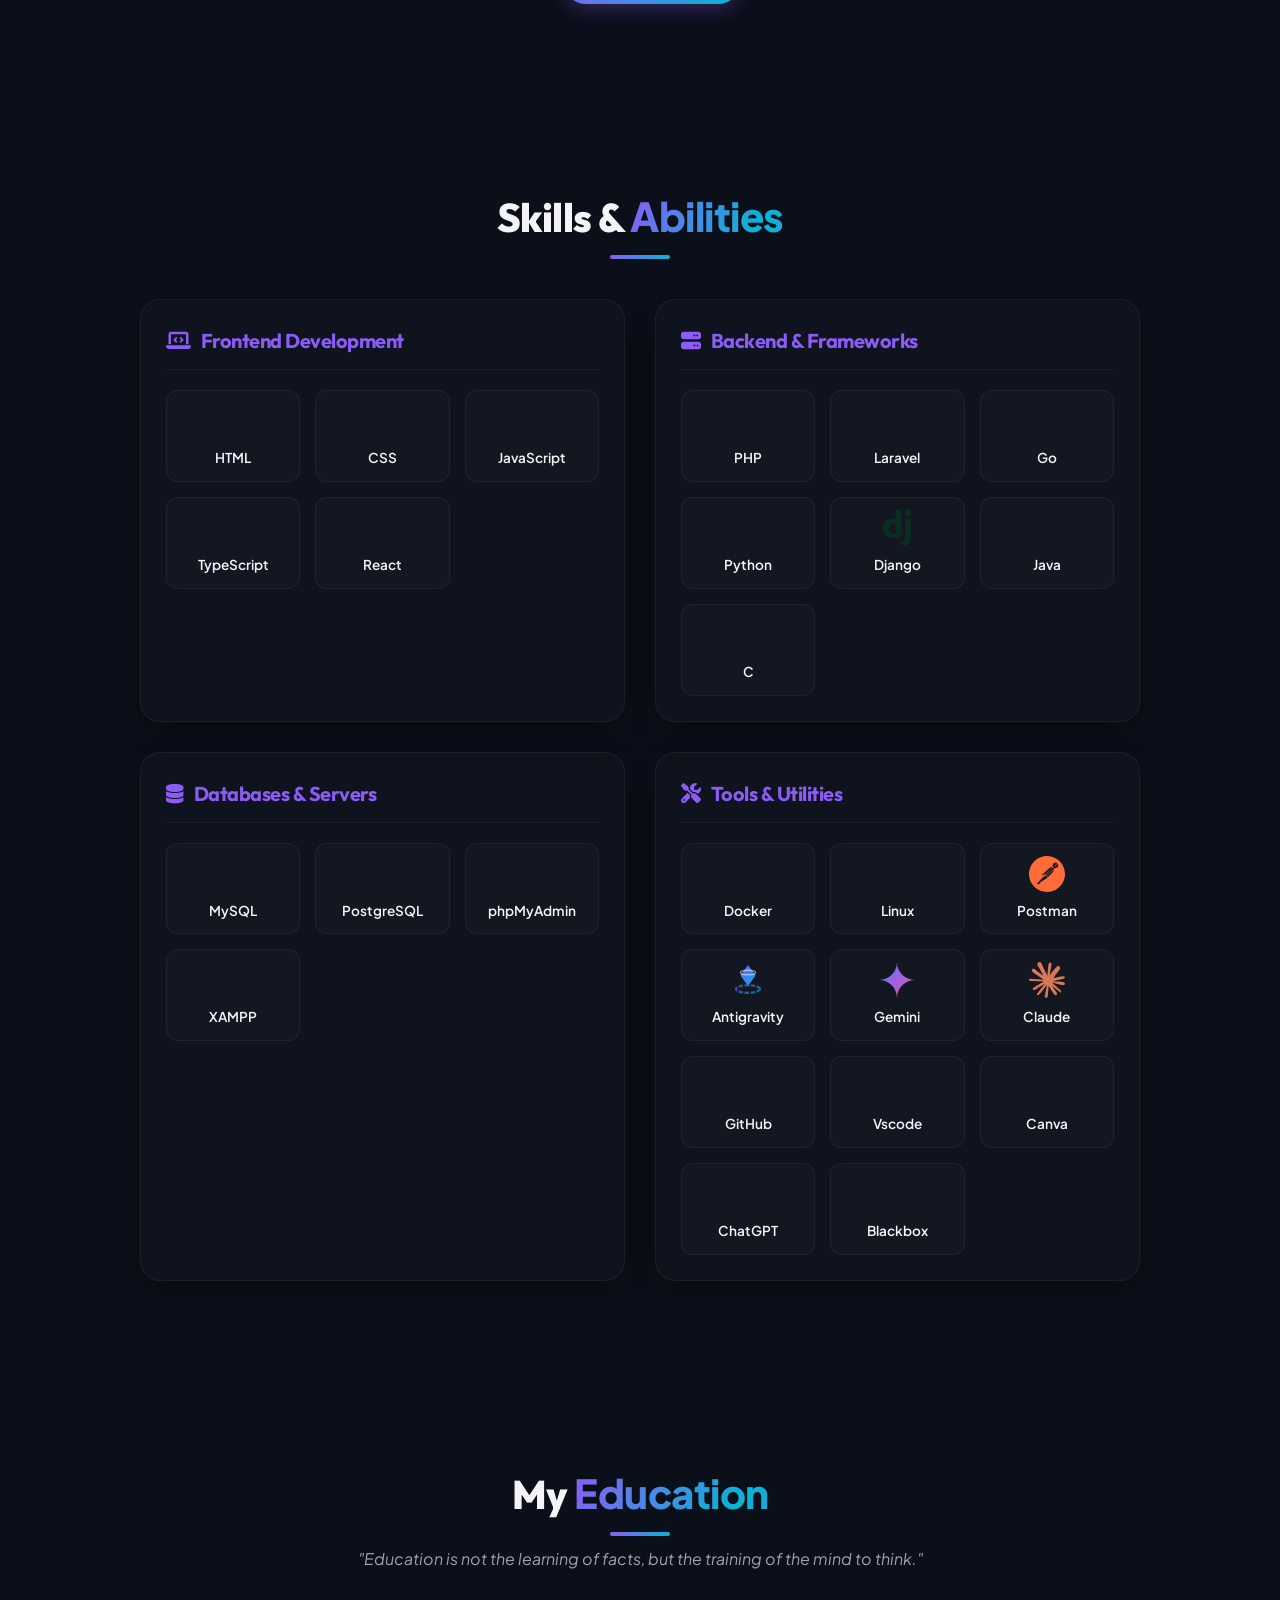
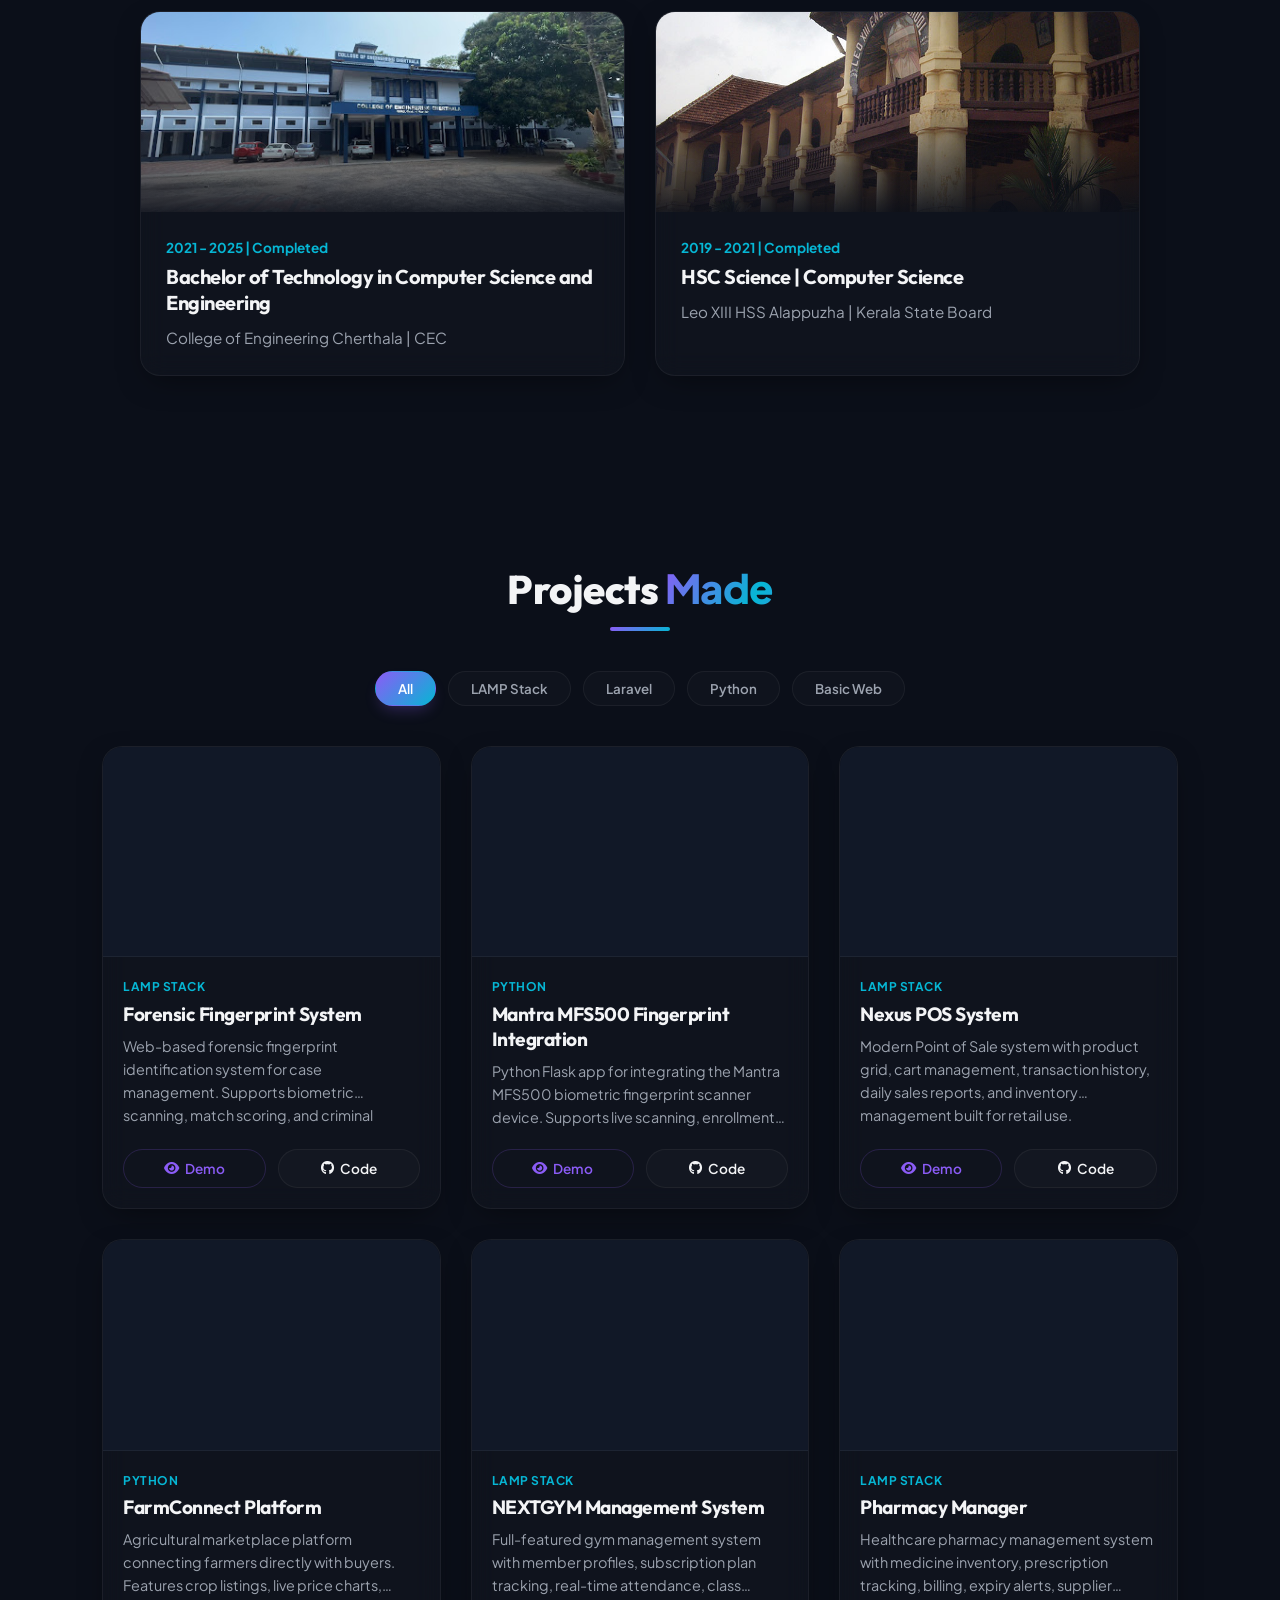
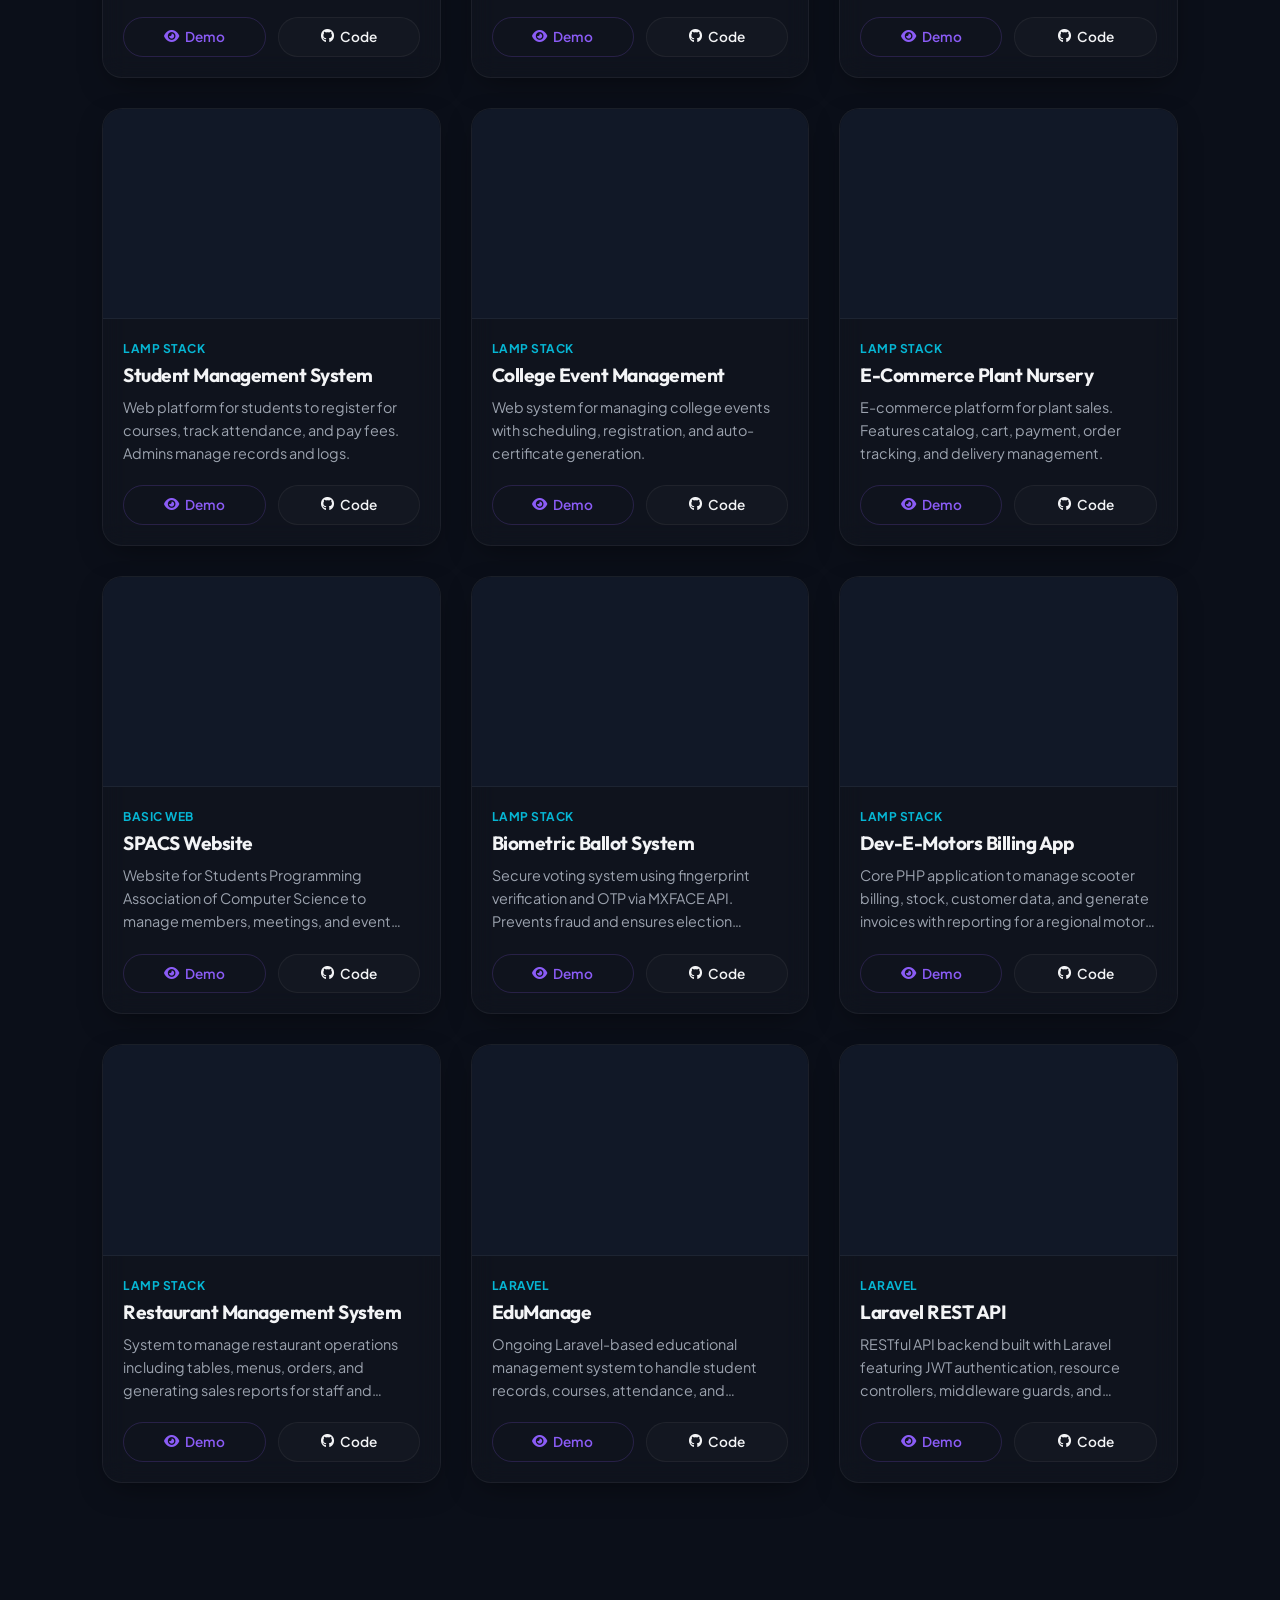
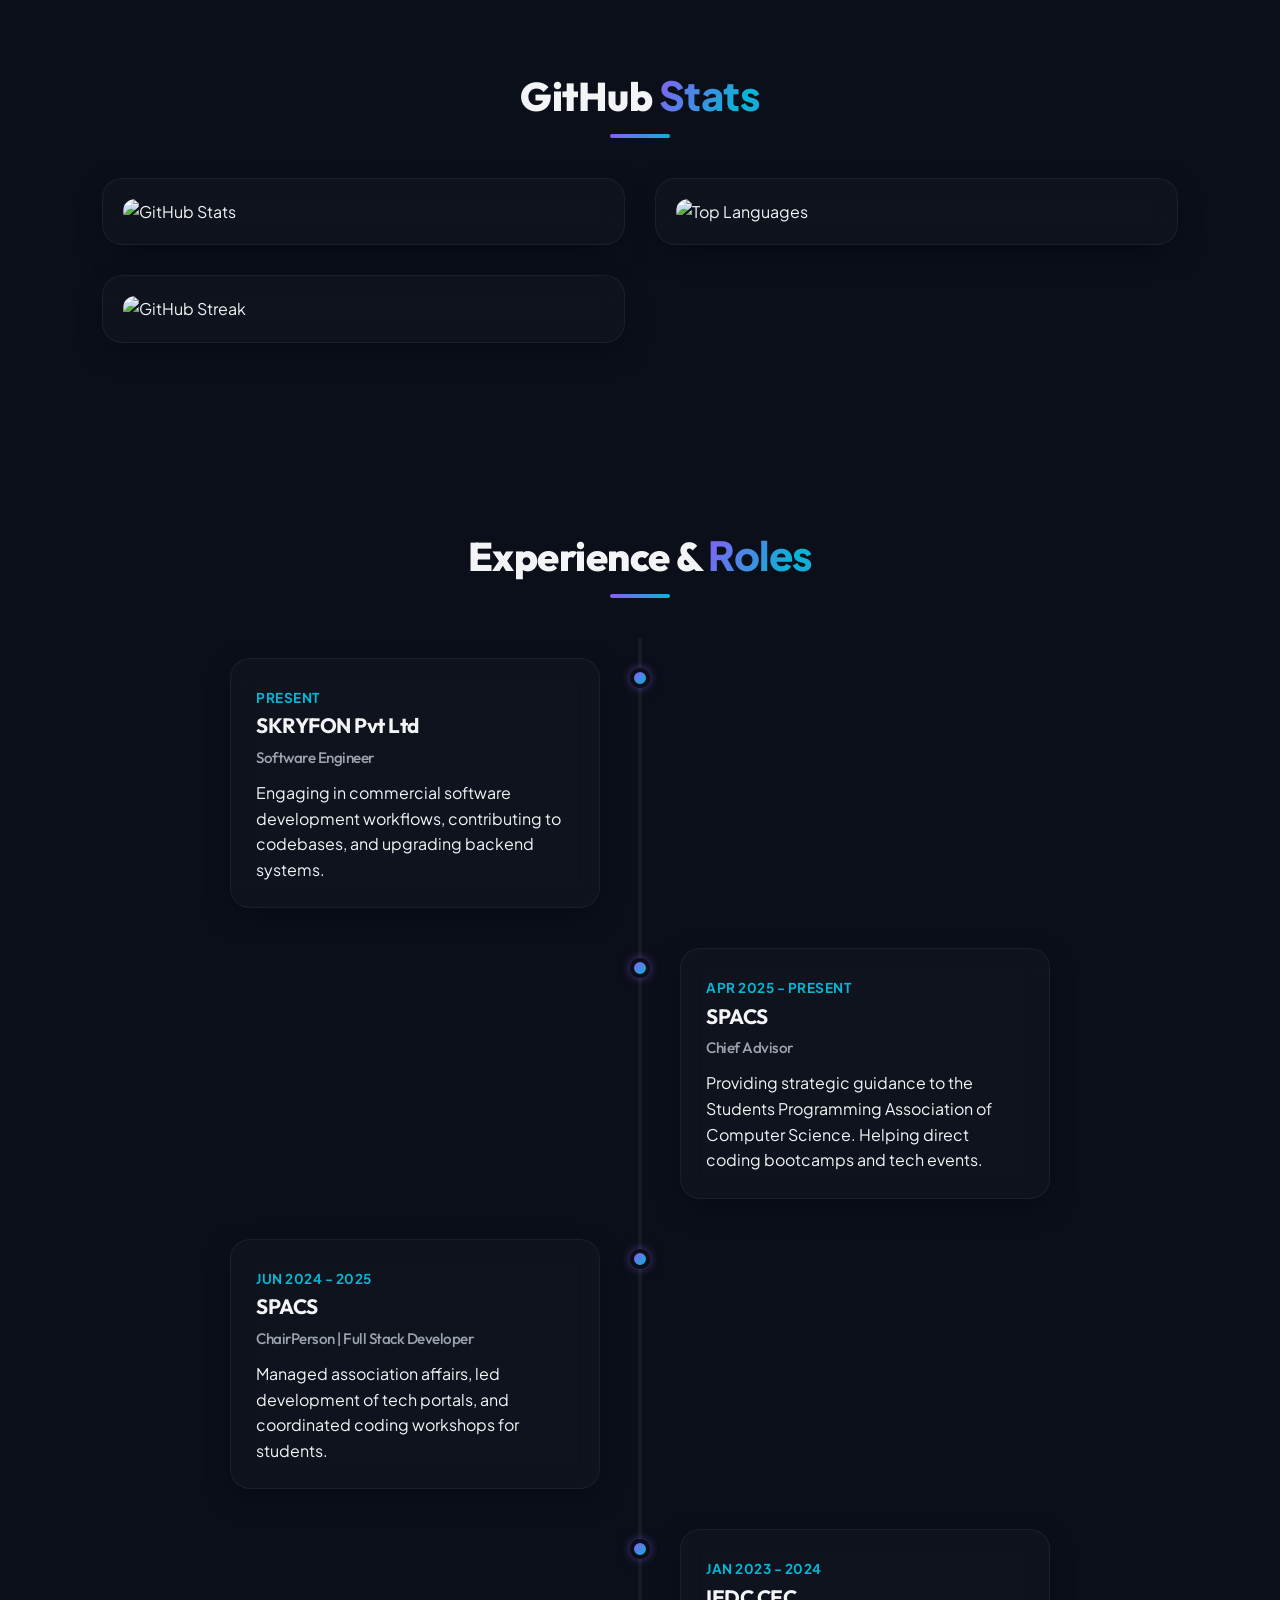
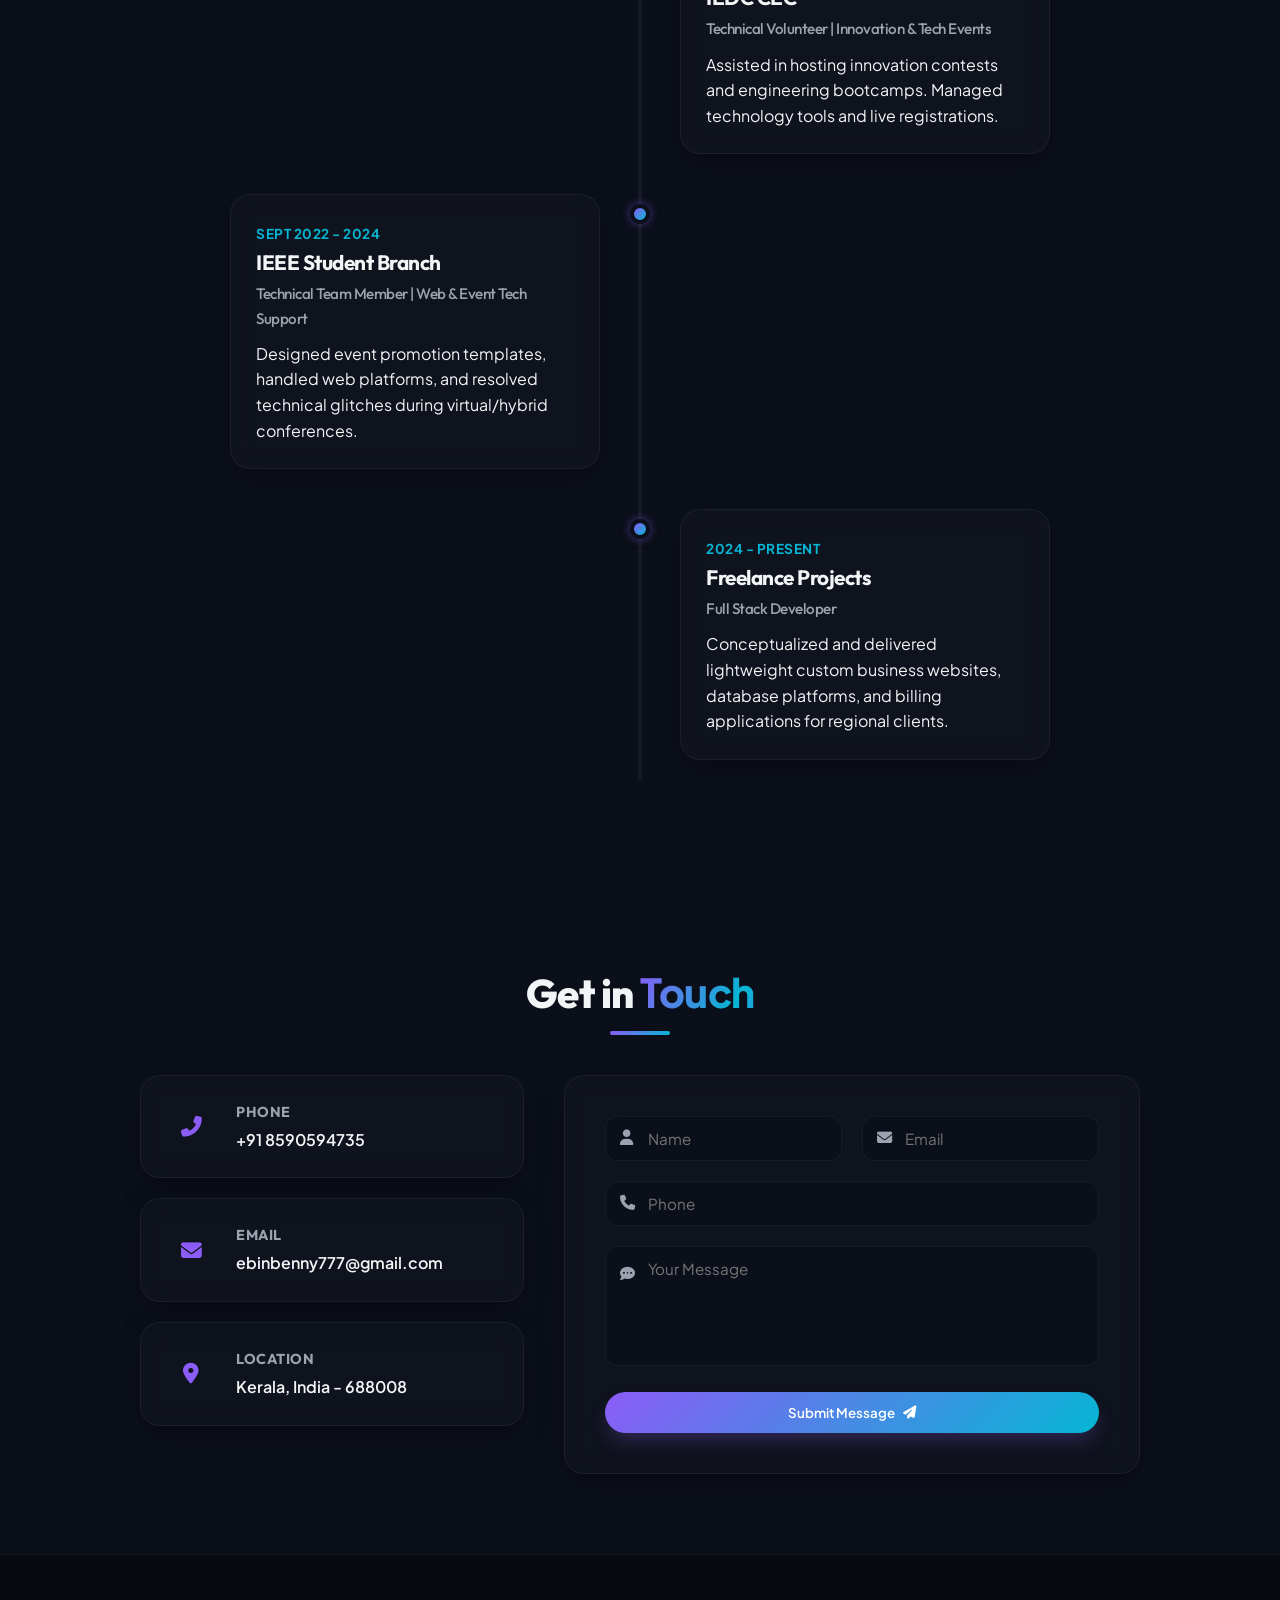
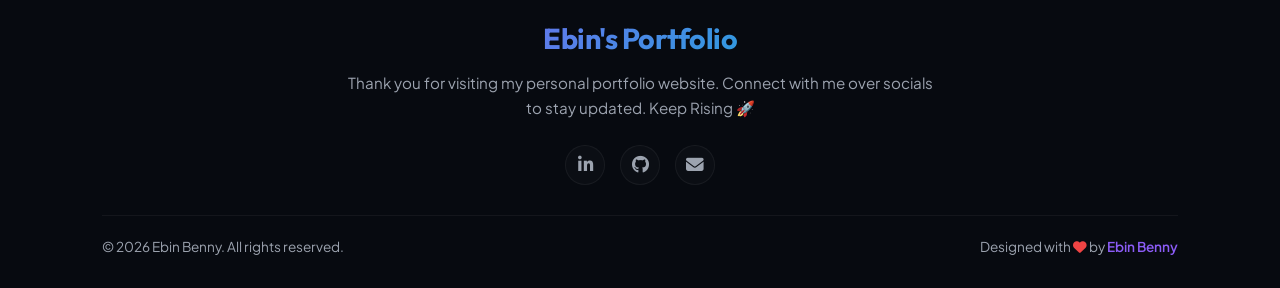
==== commit ebd186b2: "my project" ====
--- a/index.html
+++ b/index.html
@@ -287,6 +287,7 @@
             <button class="filter-btn active" data-filter="all">All</button>
             <button class="filter-btn" data-filter="lamp">LAMP Stack</button>
             <button class="filter-btn" data-filter="laravel">Laravel</button>
+            <button class="filter-btn" data-filter="python">Python</button>
             <button class="filter-btn" data-filter="basicweb">Basic Web</button>
         </div>
 
